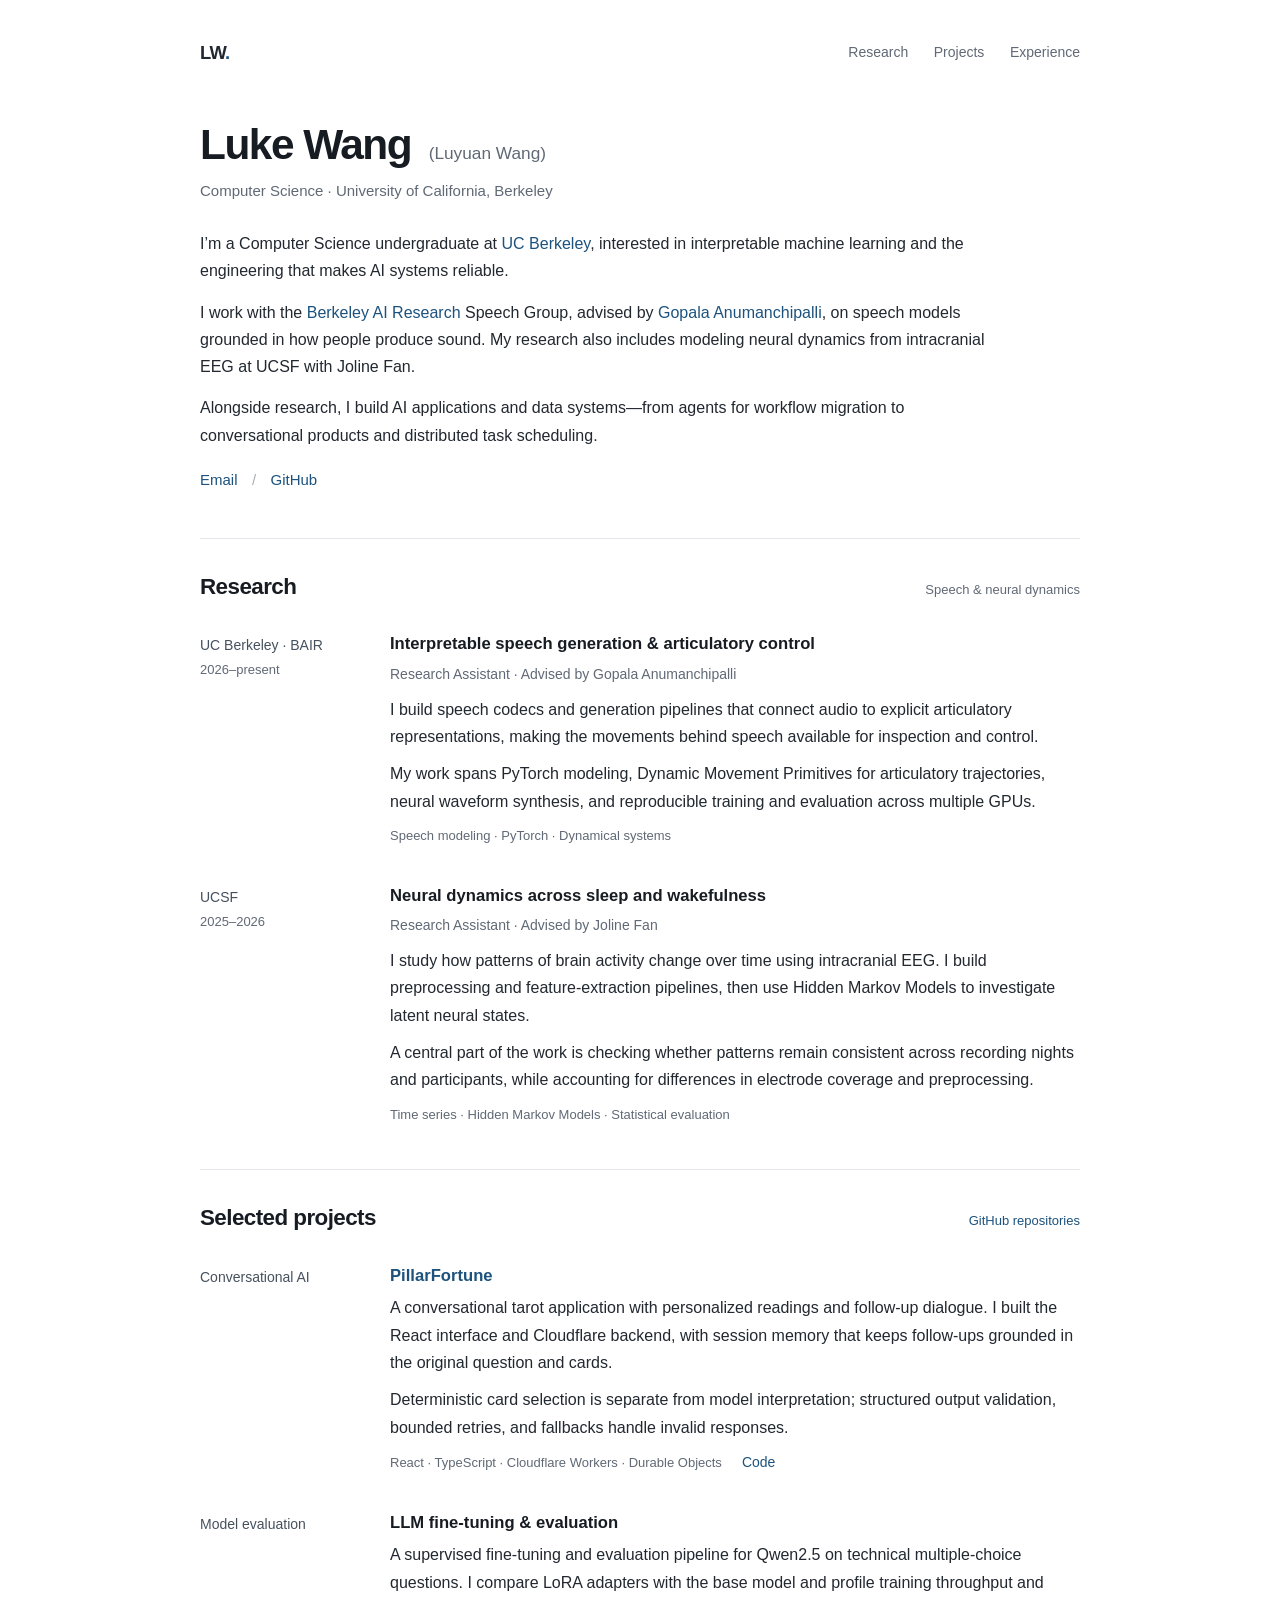
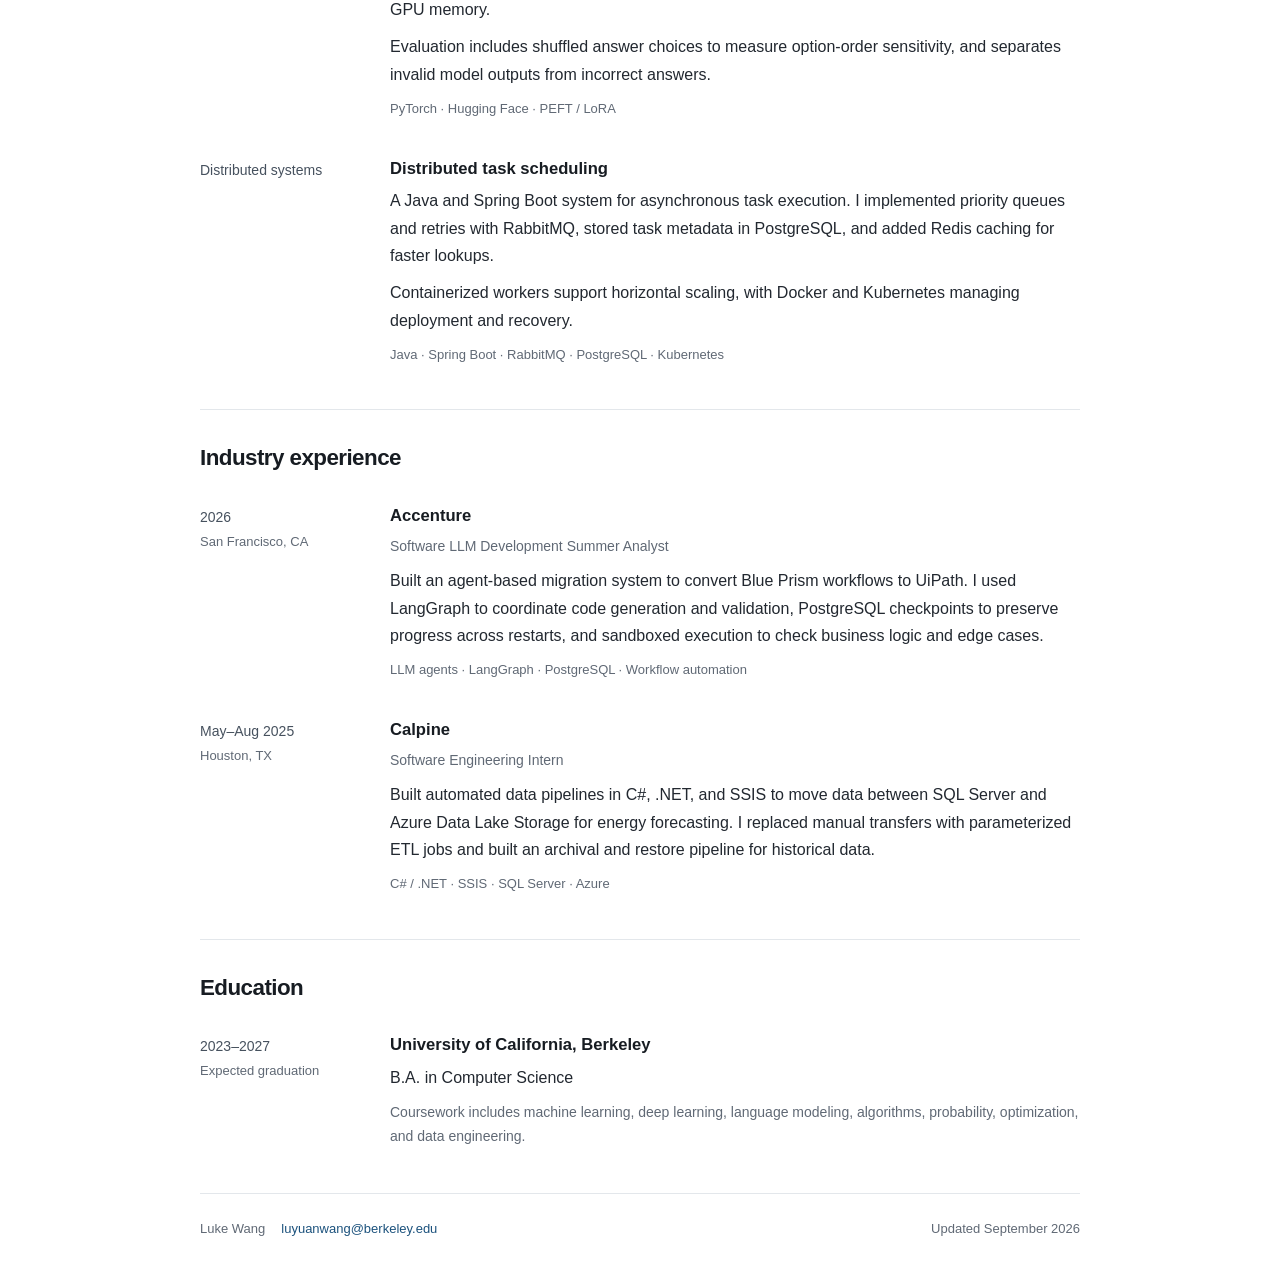
==== index.html @ 6f3edf1d "Build personal research and engineering website" ====
<!doctype html>
<html lang="en">
  <head>
    <meta charset="utf-8">
    <meta name="viewport" content="width=device-width, initial-scale=1">
    <meta name="color-scheme" content="light">
    <meta name="description" content="Luke (Luyuan) Wang is a Computer Science undergraduate at UC Berkeley working on interpretable speech models, neural time series, and reliable AI systems.">
    <meta name="theme-color" content="#ffffff">
    <meta property="og:type" content="website">
    <meta property="og:title" content="Luke Wang · UC Berkeley">
    <meta property="og:description" content="Research in speech and neural time series. Projects in conversational AI, model evaluation, and distributed systems.">
    <meta property="og:url" content="https://lukewangw.github.io/">
    <link rel="canonical" href="https://lukewangw.github.io/">
    <link rel="icon" type="image/svg+xml" href="data:image/svg+xml,%3Csvg xmlns='http://www.w3.org/2000/svg' viewBox='0 0 48 48'%3E%3Crect width='48' height='48' rx='10' fill='%231c527d'/%3E%3Cpath d='M14 12v24h21v-5H19V12z' fill='white'/%3E%3C/svg%3E">
    <link rel="stylesheet" href="styles.css">
    <title>Luke Wang · UC Berkeley</title>
  </head>
  <body>
    <a class="skip-link" href="#main">Skip to content</a>
    <div class="page">
      <header class="site-header">
        <a class="wordmark" href="#about" aria-label="Luke Wang, about">LW<span aria-hidden="true">.</span></a>
        <nav aria-label="Main navigation">
          <a href="#research">Research</a>
          <a href="#projects">Projects</a>
          <a href="#experience">Experience</a>
        </nav>
      </header>

      <main id="main">
        <section class="intro" id="about" aria-labelledby="name">
          <h1 id="name">Luke Wang <span>(Luyuan Wang)</span></h1>
          <p class="affiliation">Computer Science · University of California, Berkeley</p>
          <div class="bio">
            <p>I’m a Computer Science undergraduate at <a href="https://www.berkeley.edu/">UC Berkeley</a>, interested in interpretable machine learning and the engineering that makes AI systems reliable.</p>
            <p>I work with the <a href="https://bair.berkeley.edu/">Berkeley AI Research</a> Speech Group, advised by <a href="https://people.eecs.berkeley.edu/~gopala/">Gopala Anumanchipalli</a>, on speech models grounded in how people produce sound. My research also includes modeling neural dynamics from intracranial EEG at UCSF with Joline Fan.</p>
            <p>Alongside research, I build AI applications and data systems—from agents for workflow migration to conversational products and distributed task scheduling.</p>
          </div>
          <ul class="contact-links" aria-label="Contact and profiles">
            <li><a href="mailto:luyuanwang@berkeley.edu">Email</a></li>
            <li><a href="https://github.com/Lukewangw">GitHub</a></li>
          </ul>
        </section>

        <section class="section" id="research" aria-labelledby="research-heading">
          <div class="section-heading">
            <h2 id="research-heading">Research</h2>
            <span class="section-note">Speech &amp; neural dynamics</span>
          </div>

          <article class="entry research-entry">
            <div class="entry-meta"><span>UC Berkeley · BAIR</span><span>2026–present</span></div>
            <div class="entry-body">
              <h3>Interpretable speech generation &amp; articulatory control</h3>
              <p class="role">Research Assistant · Advised by Gopala Anumanchipalli</p>
              <p>I build speech codecs and generation pipelines that connect audio to explicit articulatory representations, making the movements behind speech available for inspection and control.</p>
              <p>My work spans PyTorch modeling, Dynamic Movement Primitives for articulatory trajectories, neural waveform synthesis, and reproducible training and evaluation across multiple GPUs.</p>
              <p class="technologies">Speech modeling · PyTorch · Dynamical systems</p>
            </div>
          </article>

          <article class="entry research-entry">
            <div class="entry-meta"><span>UCSF</span><span>2025–2026</span></div>
            <div class="entry-body">
              <h3>Neural dynamics across sleep and wakefulness</h3>
              <p class="role">Research Assistant · Advised by Joline Fan</p>
              <p>I study how patterns of brain activity change over time using intracranial EEG. I build preprocessing and feature-extraction pipelines, then use Hidden Markov Models to investigate latent neural states.</p>
              <p>A central part of the work is checking whether patterns remain consistent across recording nights and participants, while accounting for differences in electrode coverage and preprocessing.</p>
              <p class="technologies">Time series · Hidden Markov Models · Statistical evaluation</p>
            </div>
          </article>
        </section>

        <section class="section" id="projects" aria-labelledby="projects-heading">
          <div class="section-heading">
            <h2 id="projects-heading">Selected projects</h2>
            <a class="section-note" href="https://github.com/Lukewangw?tab=repositories">GitHub repositories</a>
          </div>

          <article class="entry project-entry">
            <div class="entry-meta"><span>Conversational AI</span></div>
            <div class="entry-body">
              <h3><a href="https://github.com/Lukewangw/PillarFortune">PillarFortune</a></h3>
              <p>A conversational tarot application with personalized readings and follow-up dialogue. I built the React interface and Cloudflare backend, with session memory that keeps follow-ups grounded in the original question and cards.</p>
              <p>Deterministic card selection is separate from model interpretation; structured output validation, bounded retries, and fallbacks handle invalid responses.</p>
              <div class="entry-footer"><p class="technologies">React · TypeScript · Cloudflare Workers · Durable Objects</p><a class="project-link" href="https://github.com/Lukewangw/PillarFortune" aria-label="PillarFortune source code on GitHub">Code</a></div>
            </div>
          </article>

          <article class="entry project-entry">
            <div class="entry-meta"><span>Model evaluation</span></div>
            <div class="entry-body">
              <h3>LLM fine-tuning &amp; evaluation</h3>
              <p>A supervised fine-tuning and evaluation pipeline for Qwen2.5 on technical multiple-choice questions. I compare LoRA adapters with the base model and profile training throughput and GPU memory.</p>
              <p>Evaluation includes shuffled answer choices to measure option-order sensitivity, and separates invalid model outputs from incorrect answers.</p>
              <p class="technologies">PyTorch · Hugging Face · PEFT / LoRA</p>
            </div>
          </article>

          <article class="entry project-entry">
            <div class="entry-meta"><span>Distributed systems</span></div>
            <div class="entry-body">
              <h3>Distributed task scheduling</h3>
              <p>A Java and Spring Boot system for asynchronous task execution. I implemented priority queues and retries with RabbitMQ, stored task metadata in PostgreSQL, and added Redis caching for faster lookups.</p>
              <p>Containerized workers support horizontal scaling, with Docker and Kubernetes managing deployment and recovery.</p>
              <p class="technologies">Java · Spring Boot · RabbitMQ · PostgreSQL · Kubernetes</p>
            </div>
          </article>
        </section>

        <section class="section" id="experience" aria-labelledby="experience-heading">
          <div class="section-heading"><h2 id="experience-heading">Industry experience</h2></div>

          <article class="entry experience-entry">
            <div class="entry-meta"><span>2026</span><span>San Francisco, CA</span></div>
            <div class="entry-body">
              <h3>Accenture</h3>
              <p class="role">Software LLM Development Summer Analyst</p>
              <p>Built an agent-based migration system to convert Blue Prism workflows to UiPath. I used LangGraph to coordinate code generation and validation, PostgreSQL checkpoints to preserve progress across restarts, and sandboxed execution to check business logic and edge cases.</p>
              <p class="technologies">LLM agents · LangGraph · PostgreSQL · Workflow automation</p>
            </div>
          </article>

          <article class="entry experience-entry">
            <div class="entry-meta"><span>May–Aug 2025</span><span>Houston, TX</span></div>
            <div class="entry-body">
              <h3>Calpine</h3>
              <p class="role">Software Engineering Intern</p>
              <p>Built automated data pipelines in C#, .NET, and SSIS to move data between SQL Server and Azure Data Lake Storage for energy forecasting. I replaced manual transfers with parameterized ETL jobs and built an archival and restore pipeline for historical data.</p>
              <p class="technologies">C# / .NET · SSIS · SQL Server · Azure</p>
            </div>
          </article>
        </section>

        <section class="section education" id="education" aria-labelledby="education-heading">
          <div class="section-heading"><h2 id="education-heading">Education</h2></div>
          <div class="entry">
            <div class="entry-meta"><span>2023–2027</span><span>Expected graduation</span></div>
            <div class="entry-body">
              <h3>University of California, Berkeley</h3>
              <p>B.A. in Computer Science</p>
              <p class="coursework">Coursework includes machine learning, deep learning, language modeling, algorithms, probability, optimization, and data engineering.</p>
            </div>
          </div>
        </section>
      </main>

      <footer class="site-footer">
        <span>Luke Wang</span>
        <a href="mailto:luyuanwang@berkeley.edu">luyuanwang@berkeley.edu</a>
        <span class="updated">Updated September 2026</span>
      </footer>
    </div>
  </body>
</html>
---- styles.css ----
:root {
  --ink: #222830;
  --muted: #606975;
  --link: #1c527d;
  --line: #e3e7eb;
  --paper: #fff;
  font-family: -apple-system, BlinkMacSystemFont, "Segoe UI", Roboto, Helvetica, Arial, sans-serif;
  color: var(--ink);
  background: var(--paper);
  font-size: 100%;
  font-synthesis: none;
  text-rendering: optimizeLegibility;
  -webkit-font-smoothing: antialiased;
}

* { box-sizing: border-box; }
html { scroll-behavior: smooth; scroll-padding-top: 2rem; }
body { margin: 0; line-height: 1.7; }
a { color: var(--link); text-decoration: none; text-underline-offset: .2em; }
a:hover { text-decoration: underline; }
a:focus-visible { outline: 2px solid var(--link); outline-offset: 5px; border-radius: 2px; }
p { margin: 0 0 .8rem; }
p:last-child { margin-bottom: 0; }
h1, h2, h3 { color: #171c22; }
.page { width: min(100% - 3rem, 880px); margin-inline: auto; }
.site-header { display: flex; align-items: center; justify-content: space-between; gap: 1.5rem; padding-block: 2.3rem 3.1rem; }
.wordmark { font-size: 1.15rem; font-weight: 650; letter-spacing: -.04em; color: var(--ink); }
.wordmark span { color: var(--link); }
.wordmark:hover { text-decoration: none; }
nav { display: flex; flex-wrap: wrap; gap: 1.6rem; font-size: .875rem; }
nav a { color: var(--muted); }
nav a:hover { color: var(--link); }
.intro { padding-bottom: 2.8rem; }
h1 { font-size: clamp(2rem, 5.5vw, 2.65rem); line-height: 1.25; letter-spacing: -.035em; font-weight: 600; margin: 0 0 .45rem; }
h1 span { font-size: 1.08rem; letter-spacing: 0; font-weight: 400; color: var(--muted); white-space: nowrap; display: inline-block; margin-left: .45rem; }
.affiliation { color: var(--muted); font-size: .9375rem; margin-bottom: 1.65rem; }
.bio { max-width: 790px; }
.bio p { margin-bottom: .9rem; }
.contact-links { display: flex; gap: 0; list-style: none; padding: 0; margin: 1.15rem 0 0; font-size: .9375rem; }
.contact-links li + li::before { content: "/"; color: #a6aeb6; margin-inline: .9rem; }
.section { padding-block: 2rem .4rem; border-top: 1px solid var(--line); }
.section-heading { display: flex; align-items: baseline; justify-content: space-between; flex-wrap: wrap; gap: .3rem 1.5rem; margin-bottom: 1.9rem; }
h2 { font-size: 1.4rem; font-weight: 600; letter-spacing: -.025em; line-height: 1.4; margin: 0; }
.section-note { color: var(--muted); font-size: .8125rem; }
a.section-note { color: var(--link); }
.entry { display: grid; grid-template-columns: 158px minmax(0, 1fr); gap: 2rem; margin-bottom: 2.25rem; }
.entry-meta { display: flex; flex-direction: column; align-items: flex-start; gap: .12rem; color: var(--muted); font-size: .8125rem; line-height: 1.65; padding-top: .12rem; }
.entry-meta span:first-child { color: #46515e; font-size: .875rem; }
h3 { font-size: 1.04rem; line-height: 1.5; font-weight: 600; margin: 0 0 .35rem; }
.entry-body p { margin-bottom: .65rem; }
.entry-body p:last-child { margin-bottom: 0; }
.role { color: var(--muted); font-size: .875rem; line-height: 1.6; margin-bottom: .65rem; }
.technologies { color: var(--muted); font-size: .8125rem; line-height: 1.75; }
.entry-footer { display: flex; align-items: baseline; flex-wrap: wrap; gap: .2rem 1.25rem; }
.entry-footer .technologies { margin: 0; }
.project-link { font-size: .875rem; }
.coursework { color: var(--muted); font-size: .875rem; }
.education { padding-bottom: .5rem; }
.site-footer { border-top: 1px solid var(--line); padding-block: 1.5rem 2.5rem; display: flex; flex-wrap: wrap; align-items: baseline; gap: .3rem 1rem; color: var(--muted); font-size: .8125rem; }
.updated { margin-left: auto; }
.skip-link { position: absolute; left: 1rem; top: -5rem; padding: .5rem 1rem; background: #fff; border: 1px solid var(--link); z-index: 10; }
.skip-link:focus { top: 1rem; }

@media (max-width: 650px) {
  .page { width: min(100% - 2.5rem, 880px); }
  .site-header { padding-block: 1.4rem 2.2rem; }
  nav { gap: 1.1rem; font-size: .875rem; }
  h1 span { display: block; margin: .45rem 0 0; font-size: 1rem; }
  .affiliation { margin-top: .9rem; font-size: .875rem; }
  .intro { padding-bottom: 2rem; }
  .section { padding-top: 1.65rem; }
  .section-heading { margin-bottom: 1.5rem; }
  .entry { grid-template-columns: minmax(0, 1fr); gap: .45rem; margin-bottom: 2rem; }
  .entry-meta { flex-direction: row; flex-wrap: wrap; gap: .15rem .75rem; padding: 0; }
  .entry-meta span + span::before { content: "·"; margin-right: .75rem; }
  .entry-meta span:first-child { font-size: .8125rem; }
  .section-note { font-size: .8125rem; }
  .site-footer { display: grid; grid-template-columns: minmax(0, 1fr); padding-block: 1.3rem 2rem; }
  .updated { margin-left: 0; }
}

@media (prefers-reduced-motion: reduce) {
  html { scroll-behavior: auto; }
}

@media print {
  .page { width: 100%; }
  .site-header, .skip-link { display: none; }
  .intro { padding-top: 0; }
  .entry { break-inside: avoid; }
  a { color: inherit; }
  body { font-size: 10pt; }
  .section { padding-top: 1rem; }
  .entry { margin-bottom: 1rem; }
}
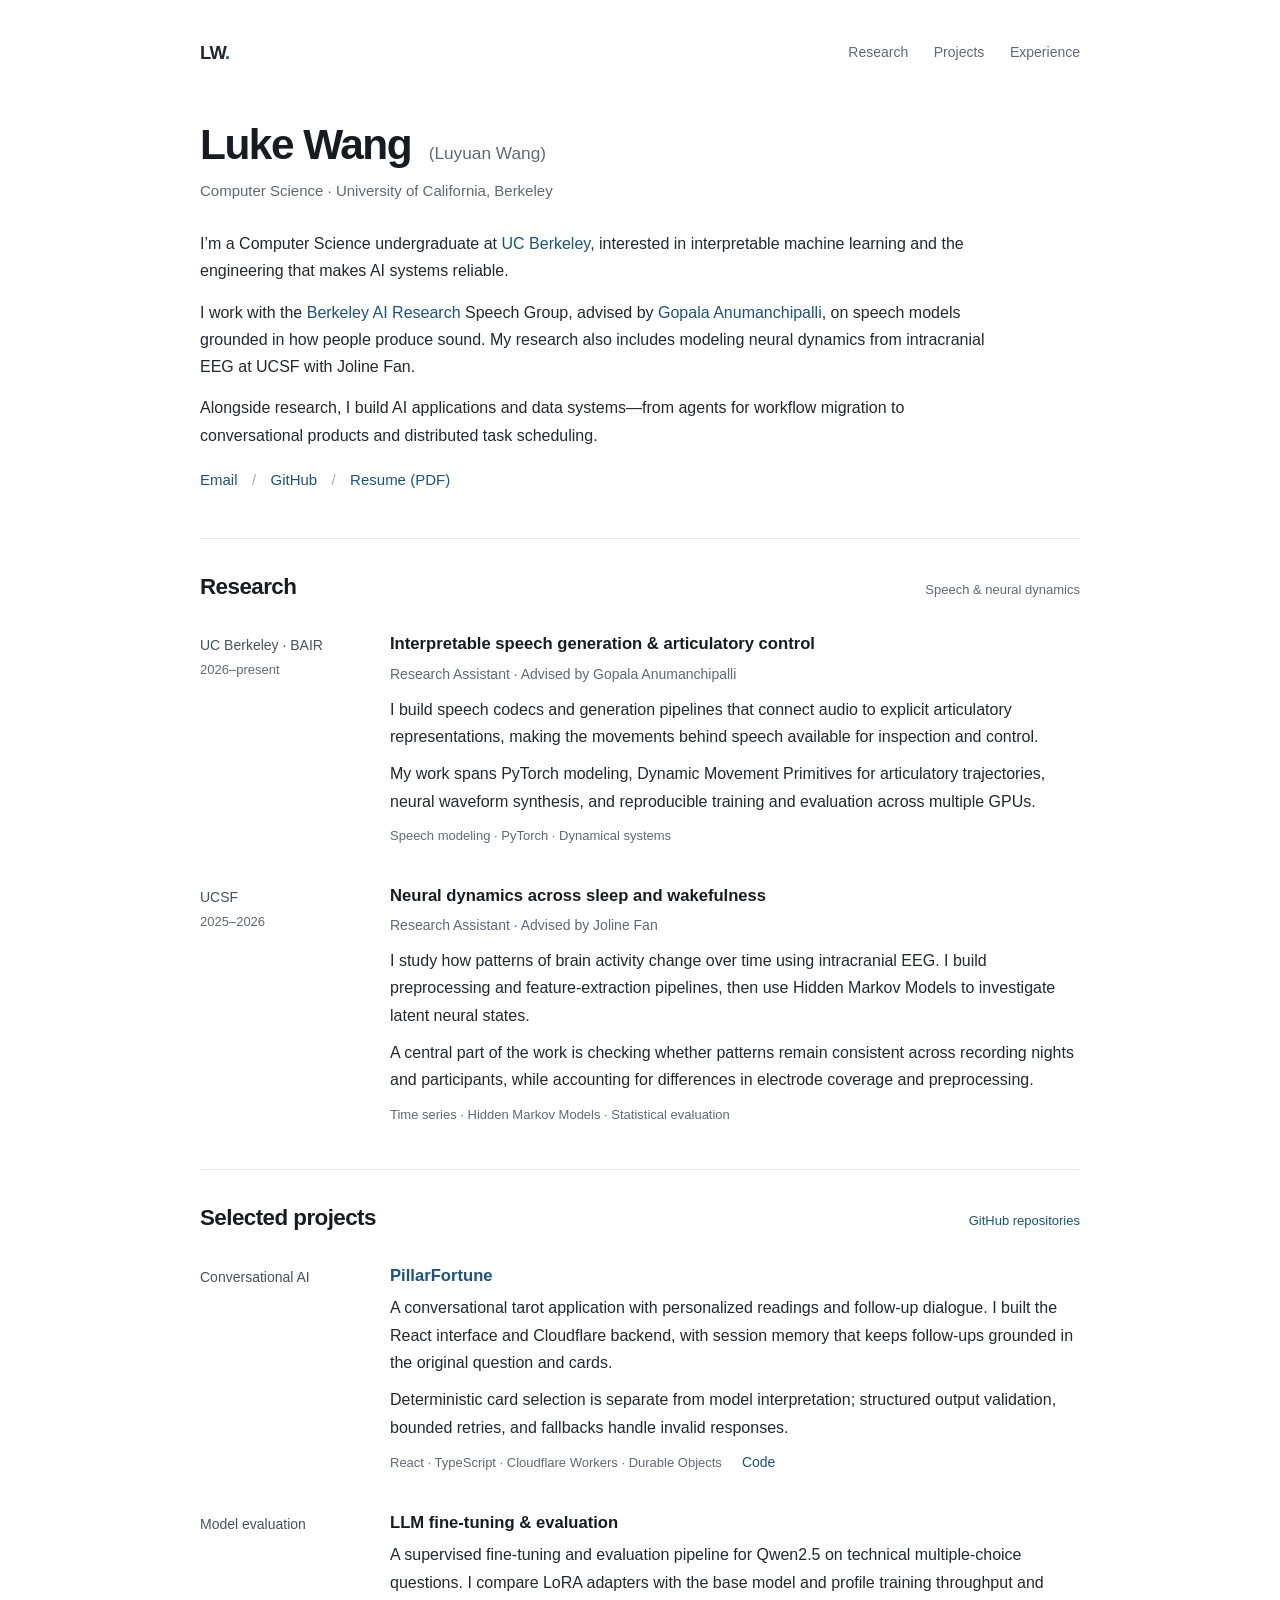
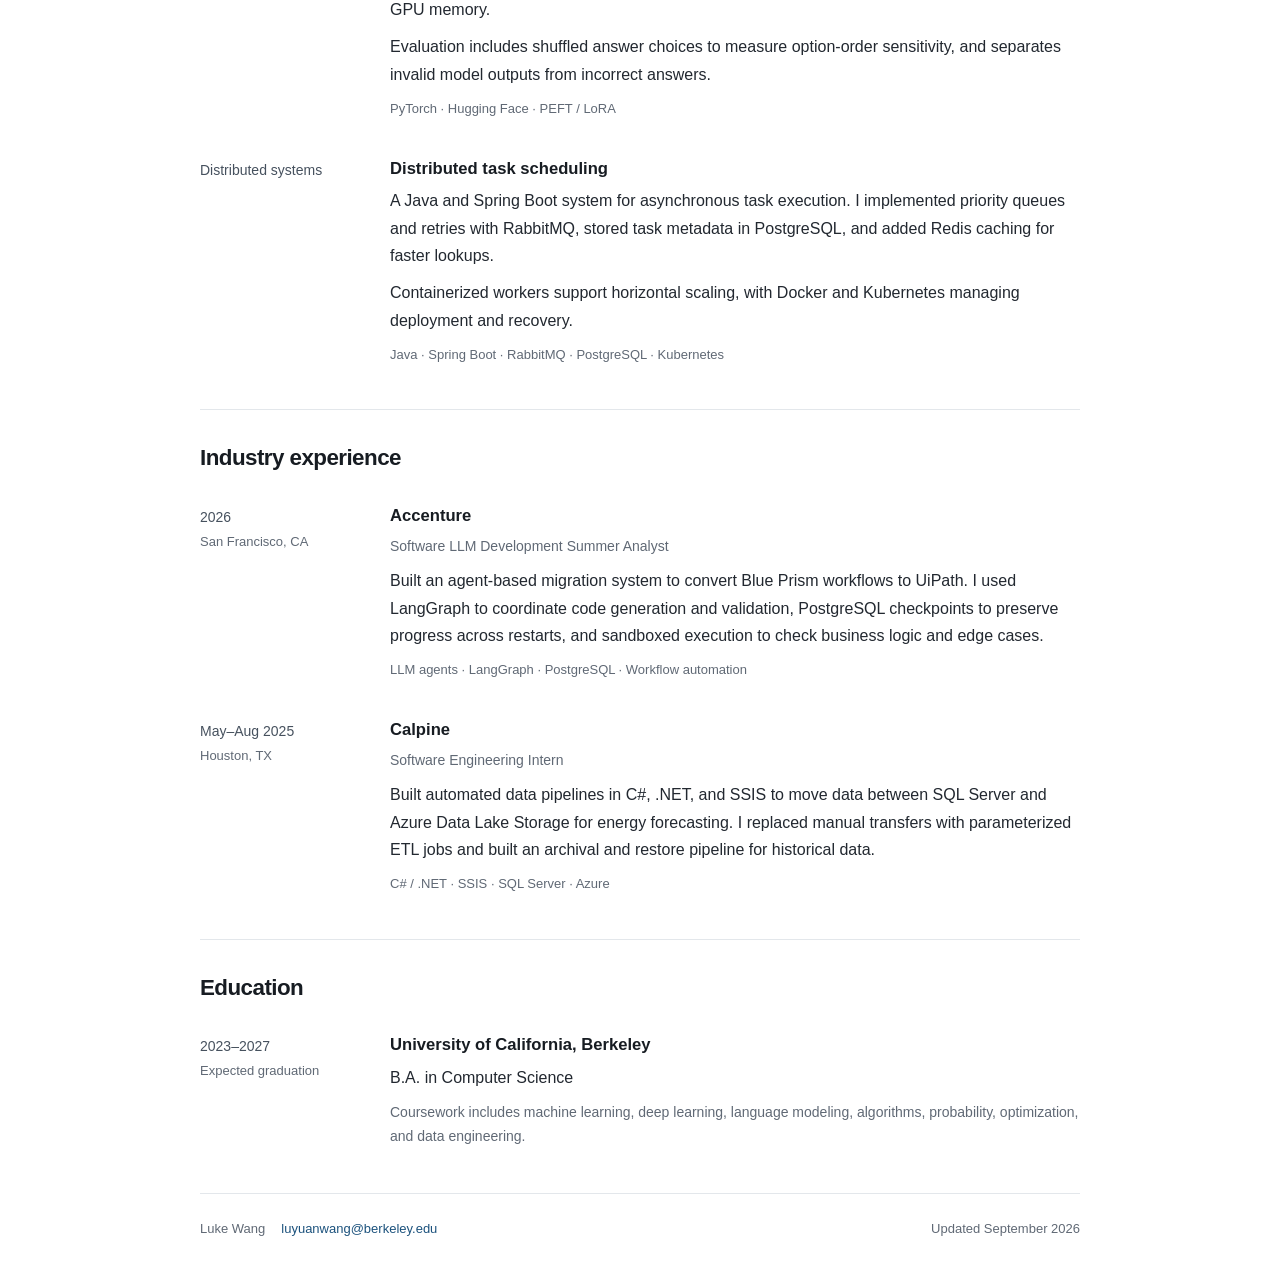
==== commit 69567e8e: "Add downloadable resume to personal website" ====
--- a/index.html
+++ b/index.html
@@ -39,6 +39,7 @@
           <ul class="contact-links" aria-label="Contact and profiles">
             <li><a href="mailto:luyuanwang@berkeley.edu">Email</a></li>
             <li><a href="https://github.com/Lukewangw">GitHub</a></li>
+            <li><a href="LukeWang.pdf" type="application/pdf" target="_blank" rel="noopener" aria-label="Resume (PDF, opens in a new tab)">Resume (PDF)</a></li>
           </ul>
         </section>
 
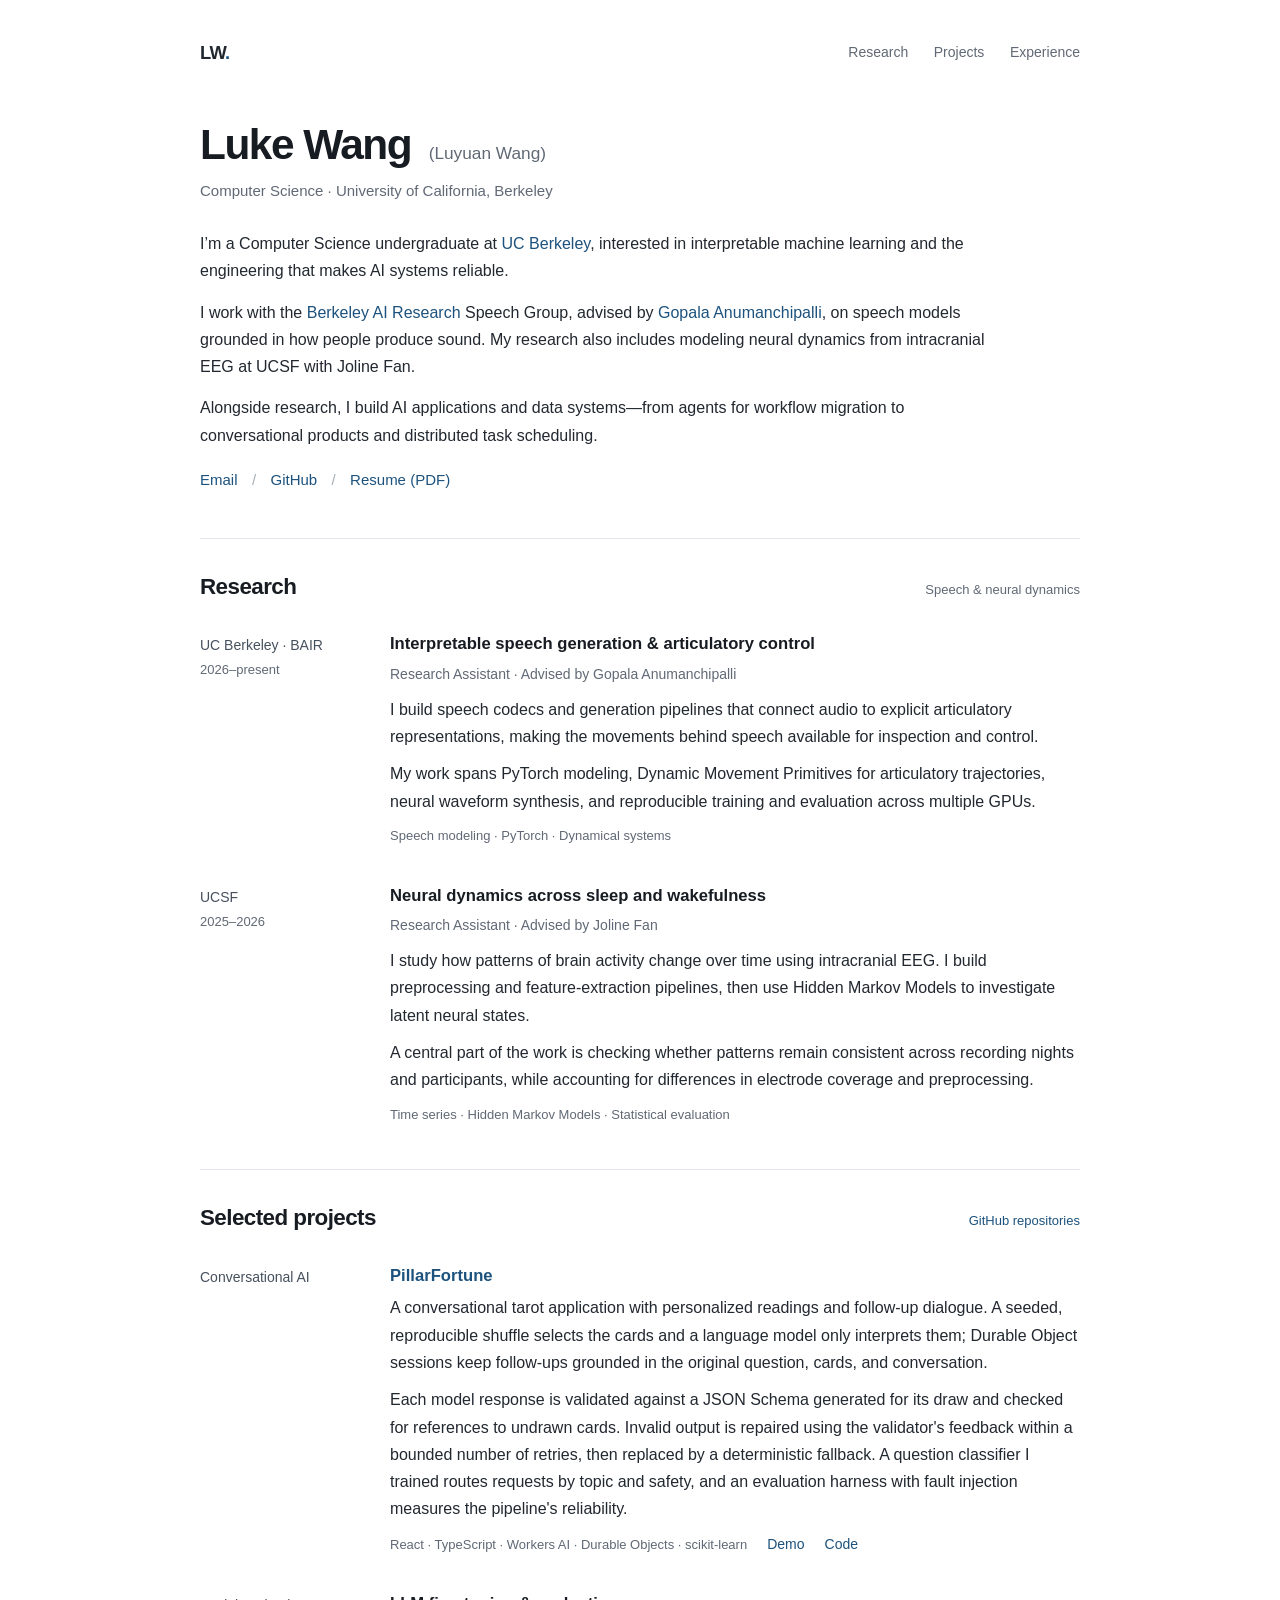
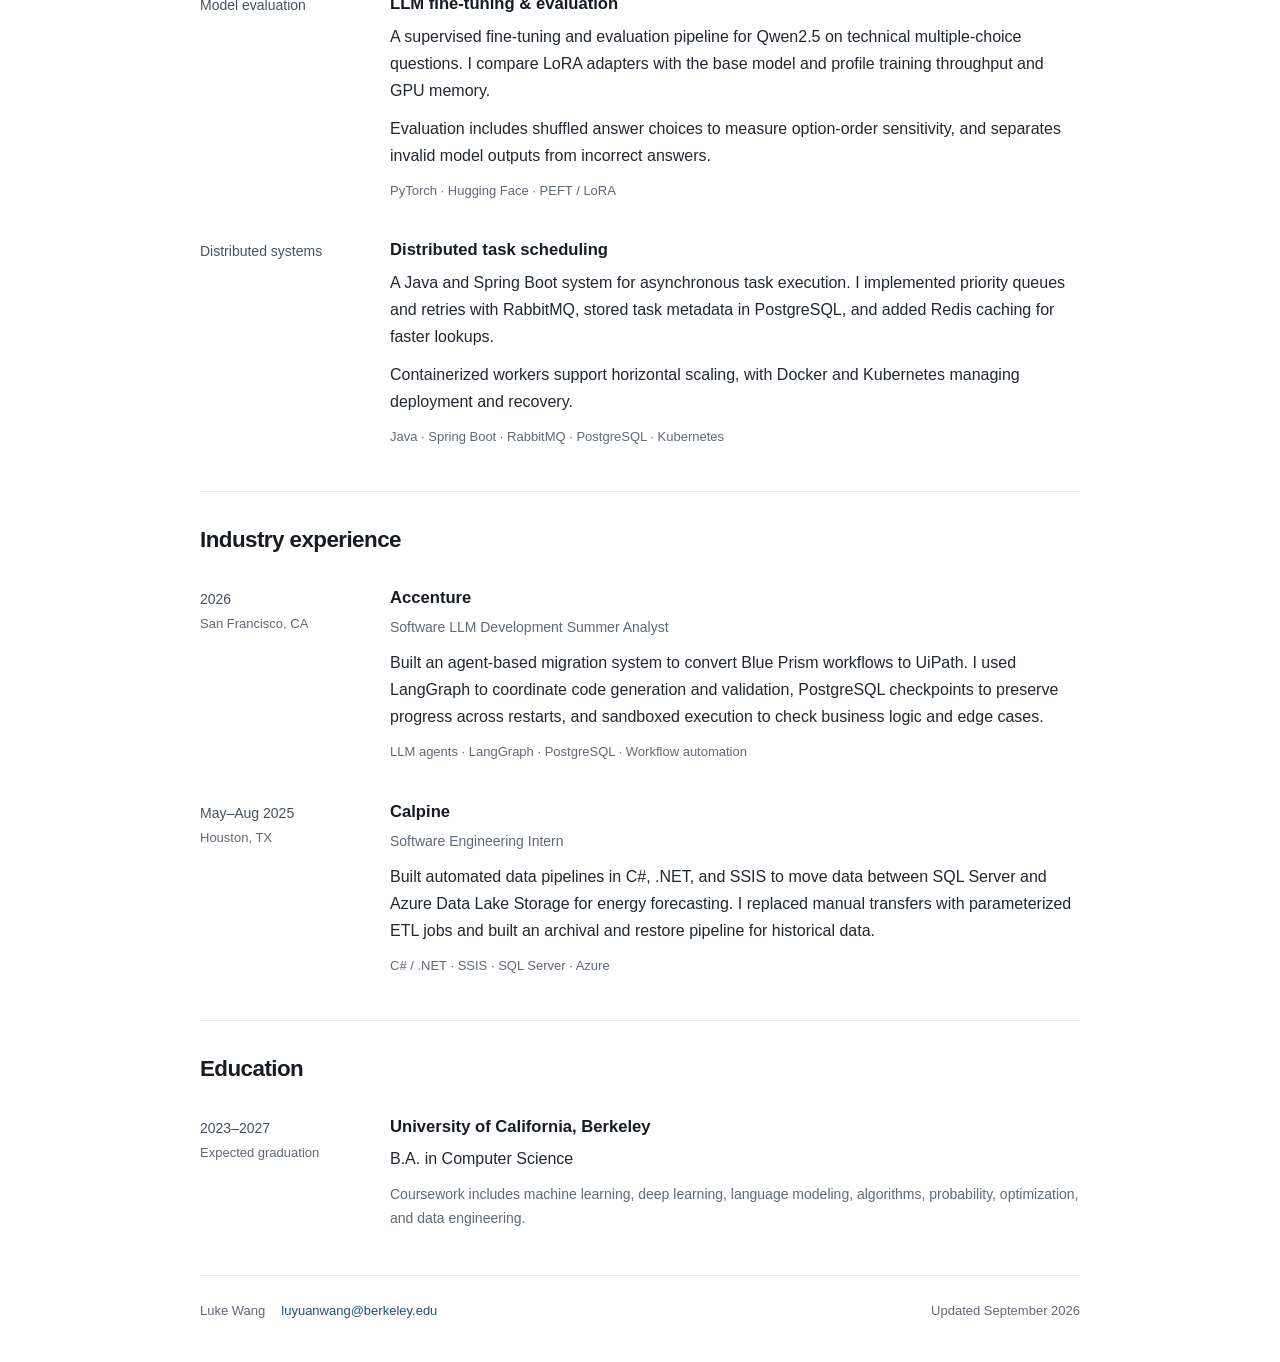
==== commit 535b130f: "Link the PillarFortune demo and describe its current pipeline The project entry now links the live d" ====
--- a/index.html
+++ b/index.html
@@ -82,9 +82,9 @@
             <div class="entry-meta"><span>Conversational AI</span></div>
             <div class="entry-body">
               <h3><a href="https://github.com/Lukewangw/PillarFortune">PillarFortune</a></h3>
-              <p>A conversational tarot application with personalized readings and follow-up dialogue. I built the React interface and Cloudflare backend, with session memory that keeps follow-ups grounded in the original question and cards.</p>
-              <p>Deterministic card selection is separate from model interpretation; structured output validation, bounded retries, and fallbacks handle invalid responses.</p>
-              <div class="entry-footer"><p class="technologies">React · TypeScript · Cloudflare Workers · Durable Objects</p><a class="project-link" href="https://github.com/Lukewangw/PillarFortune" aria-label="PillarFortune source code on GitHub">Code</a></div>
+              <p>A conversational tarot application with personalized readings and follow-up dialogue. A seeded, reproducible shuffle selects the cards and a language model only interprets them; Durable Object sessions keep follow-ups grounded in the original question, cards, and conversation.</p>
+              <p>Each model response is validated against a JSON Schema generated for its draw and checked for references to undrawn cards. Invalid output is repaired using the validator's feedback within a bounded number of retries, then replaced by a deterministic fallback. A question classifier I trained routes requests by topic and safety, and an evaluation harness with fault injection measures the pipeline's reliability.</p>
+              <div class="entry-footer"><p class="technologies">React · TypeScript · Workers AI · Durable Objects · scikit&#8209;learn</p><a class="project-link" href="https://lukewangw.github.io/PillarFortune/" aria-label="PillarFortune live demo">Demo</a><a class="project-link" href="https://github.com/Lukewangw/PillarFortune" aria-label="PillarFortune source code on GitHub">Code</a></div>
             </div>
           </article>
 
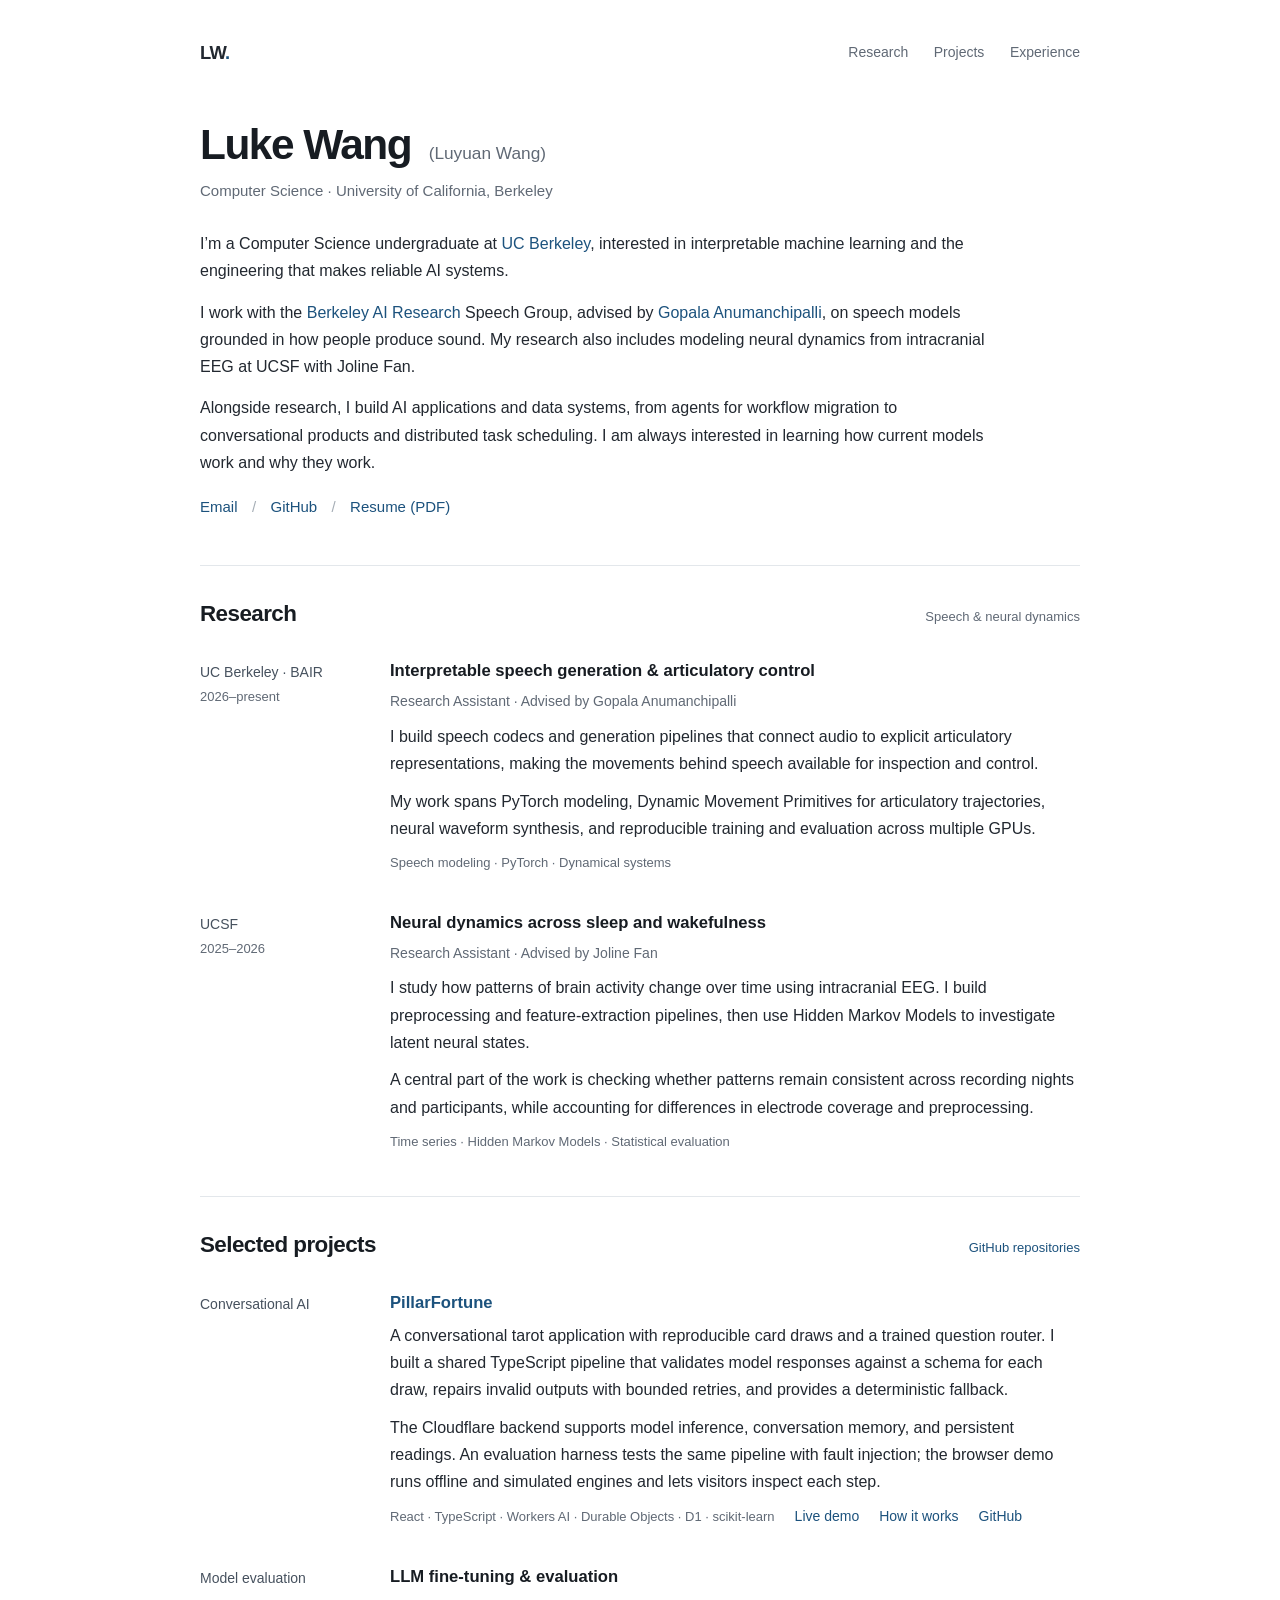
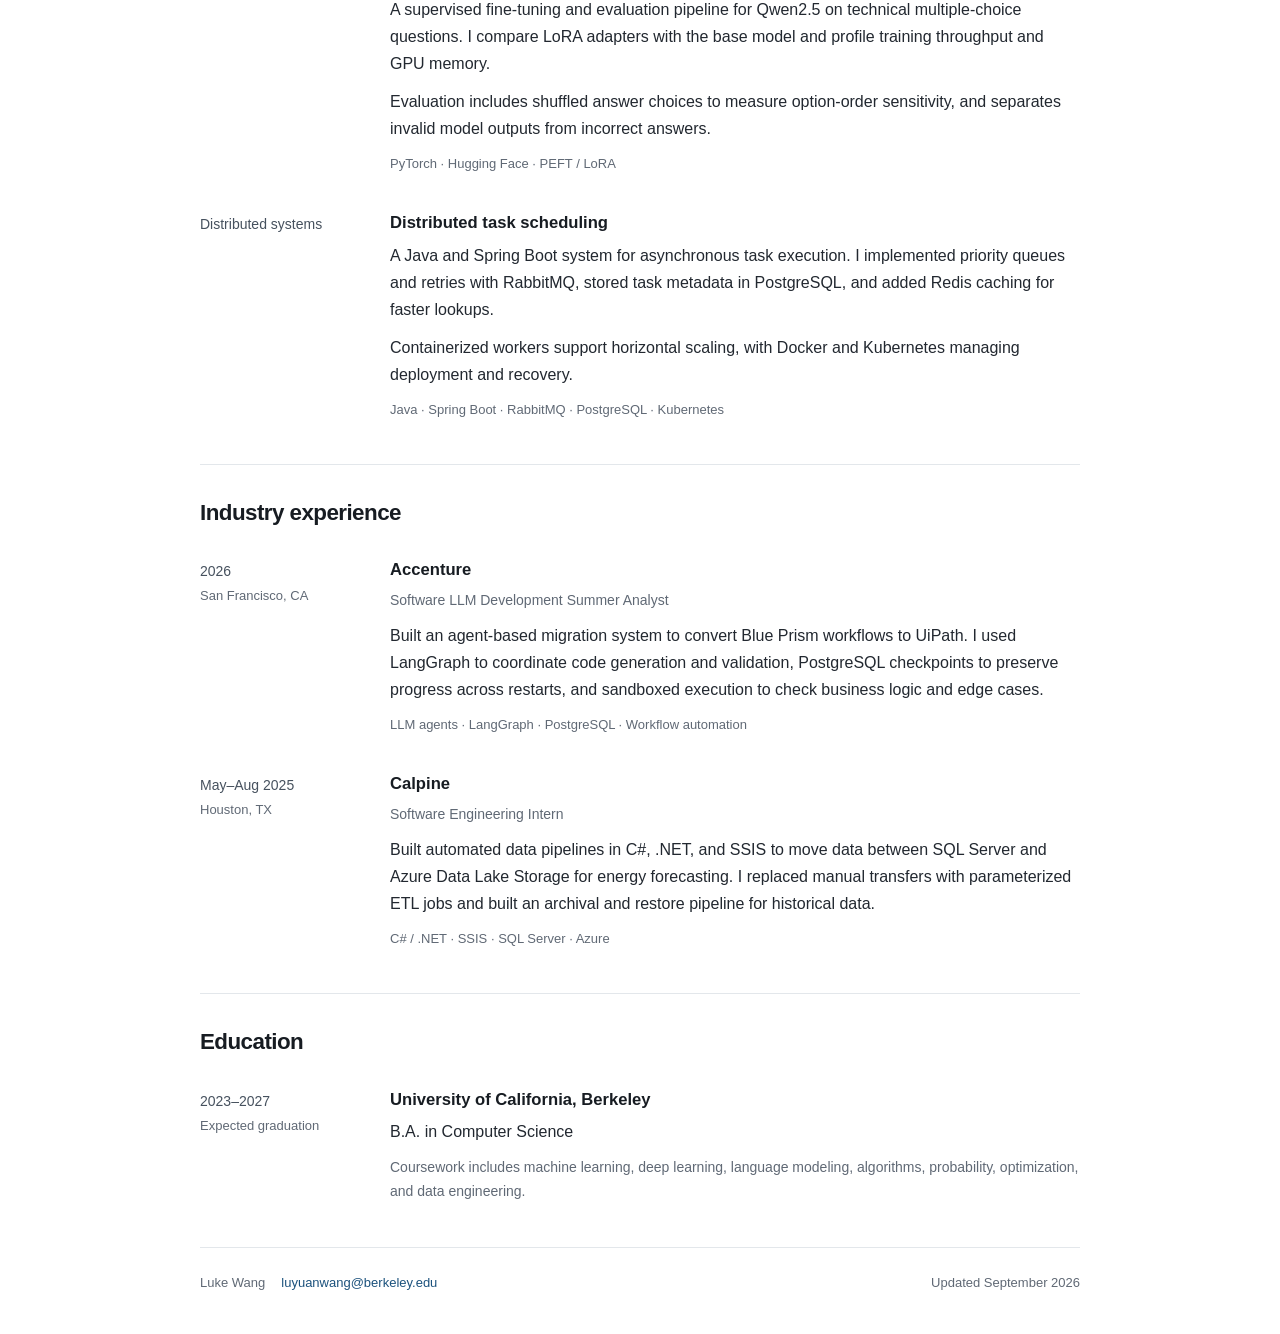
==== commit ed5d1dcb: "Update biography and PillarFortune project links" ====
--- a/index.html
+++ b/index.html
@@ -32,9 +32,9 @@
           <h1 id="name">Luke Wang <span>(Luyuan Wang)</span></h1>
           <p class="affiliation">Computer Science · University of California, Berkeley</p>
           <div class="bio">
-            <p>I’m a Computer Science undergraduate at <a href="https://www.berkeley.edu/">UC Berkeley</a>, interested in interpretable machine learning and the engineering that makes AI systems reliable.</p>
+            <p>I’m a Computer Science undergraduate at <a href="https://www.berkeley.edu/">UC Berkeley</a>, interested in interpretable machine learning and the engineering that makes reliable AI systems.</p>
             <p>I work with the <a href="https://bair.berkeley.edu/">Berkeley AI Research</a> Speech Group, advised by <a href="https://people.eecs.berkeley.edu/~gopala/">Gopala Anumanchipalli</a>, on speech models grounded in how people produce sound. My research also includes modeling neural dynamics from intracranial EEG at UCSF with Joline Fan.</p>
-            <p>Alongside research, I build AI applications and data systems—from agents for workflow migration to conversational products and distributed task scheduling.</p>
+            <p>Alongside research, I build AI applications and data systems, from agents for workflow migration to conversational products and distributed task scheduling. I am always interested in learning how current models work and why they work.</p>
           </div>
           <ul class="contact-links" aria-label="Contact and profiles">
             <li><a href="mailto:luyuanwang@berkeley.edu">Email</a></li>
@@ -81,10 +81,10 @@
           <article class="entry project-entry">
             <div class="entry-meta"><span>Conversational AI</span></div>
             <div class="entry-body">
-              <h3><a href="https://github.com/Lukewangw/PillarFortune">PillarFortune</a></h3>
-              <p>A conversational tarot application with personalized readings and follow-up dialogue. A seeded, reproducible shuffle selects the cards and a language model only interprets them; Durable Object sessions keep follow-ups grounded in the original question, cards, and conversation.</p>
-              <p>Each model response is validated against a JSON Schema generated for its draw and checked for references to undrawn cards. Invalid output is repaired using the validator's feedback within a bounded number of retries, then replaced by a deterministic fallback. A question classifier I trained routes requests by topic and safety, and an evaluation harness with fault injection measures the pipeline's reliability.</p>
-              <div class="entry-footer"><p class="technologies">React · TypeScript · Workers AI · Durable Objects · scikit&#8209;learn</p><a class="project-link" href="https://lukewangw.github.io/PillarFortune/" aria-label="PillarFortune live demo">Demo</a><a class="project-link" href="https://github.com/Lukewangw/PillarFortune" aria-label="PillarFortune source code on GitHub">Code</a></div>
+              <h3><a href="https://lukewangw.github.io/PillarFortune/">PillarFortune</a></h3>
+              <p>A conversational tarot application with reproducible card draws and a trained question router. I built a shared TypeScript pipeline that validates model responses against a schema for each draw, repairs invalid outputs with bounded retries, and provides a deterministic fallback.</p>
+              <p>The Cloudflare backend supports model inference, conversation memory, and persistent readings. An evaluation harness tests the same pipeline with fault injection; the browser demo runs offline and simulated engines and lets visitors inspect each step.</p>
+              <div class="entry-footer"><p class="technologies">React · TypeScript · Workers AI · Durable Objects · D1 · scikit-learn</p><a class="project-link" href="https://lukewangw.github.io/PillarFortune/" aria-label="Open PillarFortune live demo">Live demo</a><a class="project-link" href="https://lukewangw.github.io/PillarFortune/#/lab" aria-label="Explore how PillarFortune works">How it works</a><a class="project-link" href="https://github.com/Lukewangw/PillarFortune/tree/8a91184effc7c064cbeddc97501d446e3e5b01f5" aria-label="PillarFortune demo source code on GitHub">GitHub</a></div>
             </div>
           </article>
 
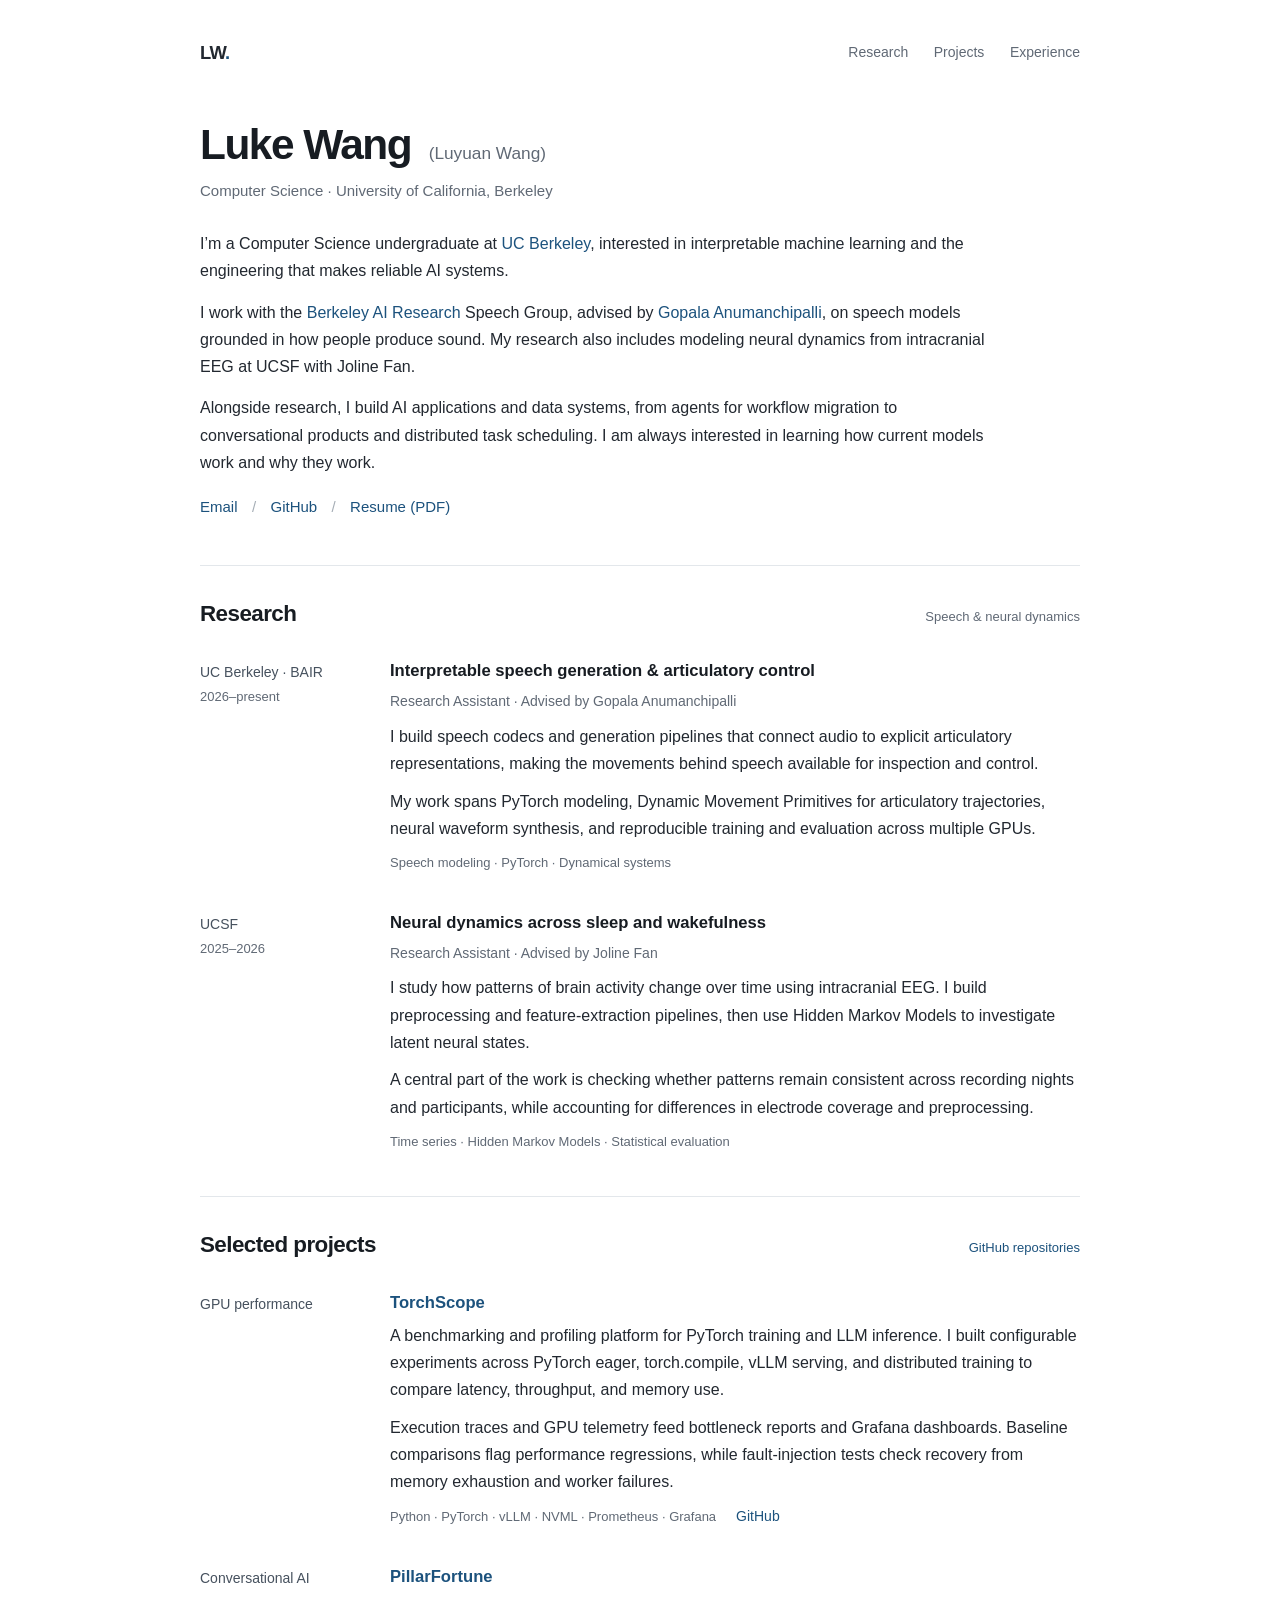
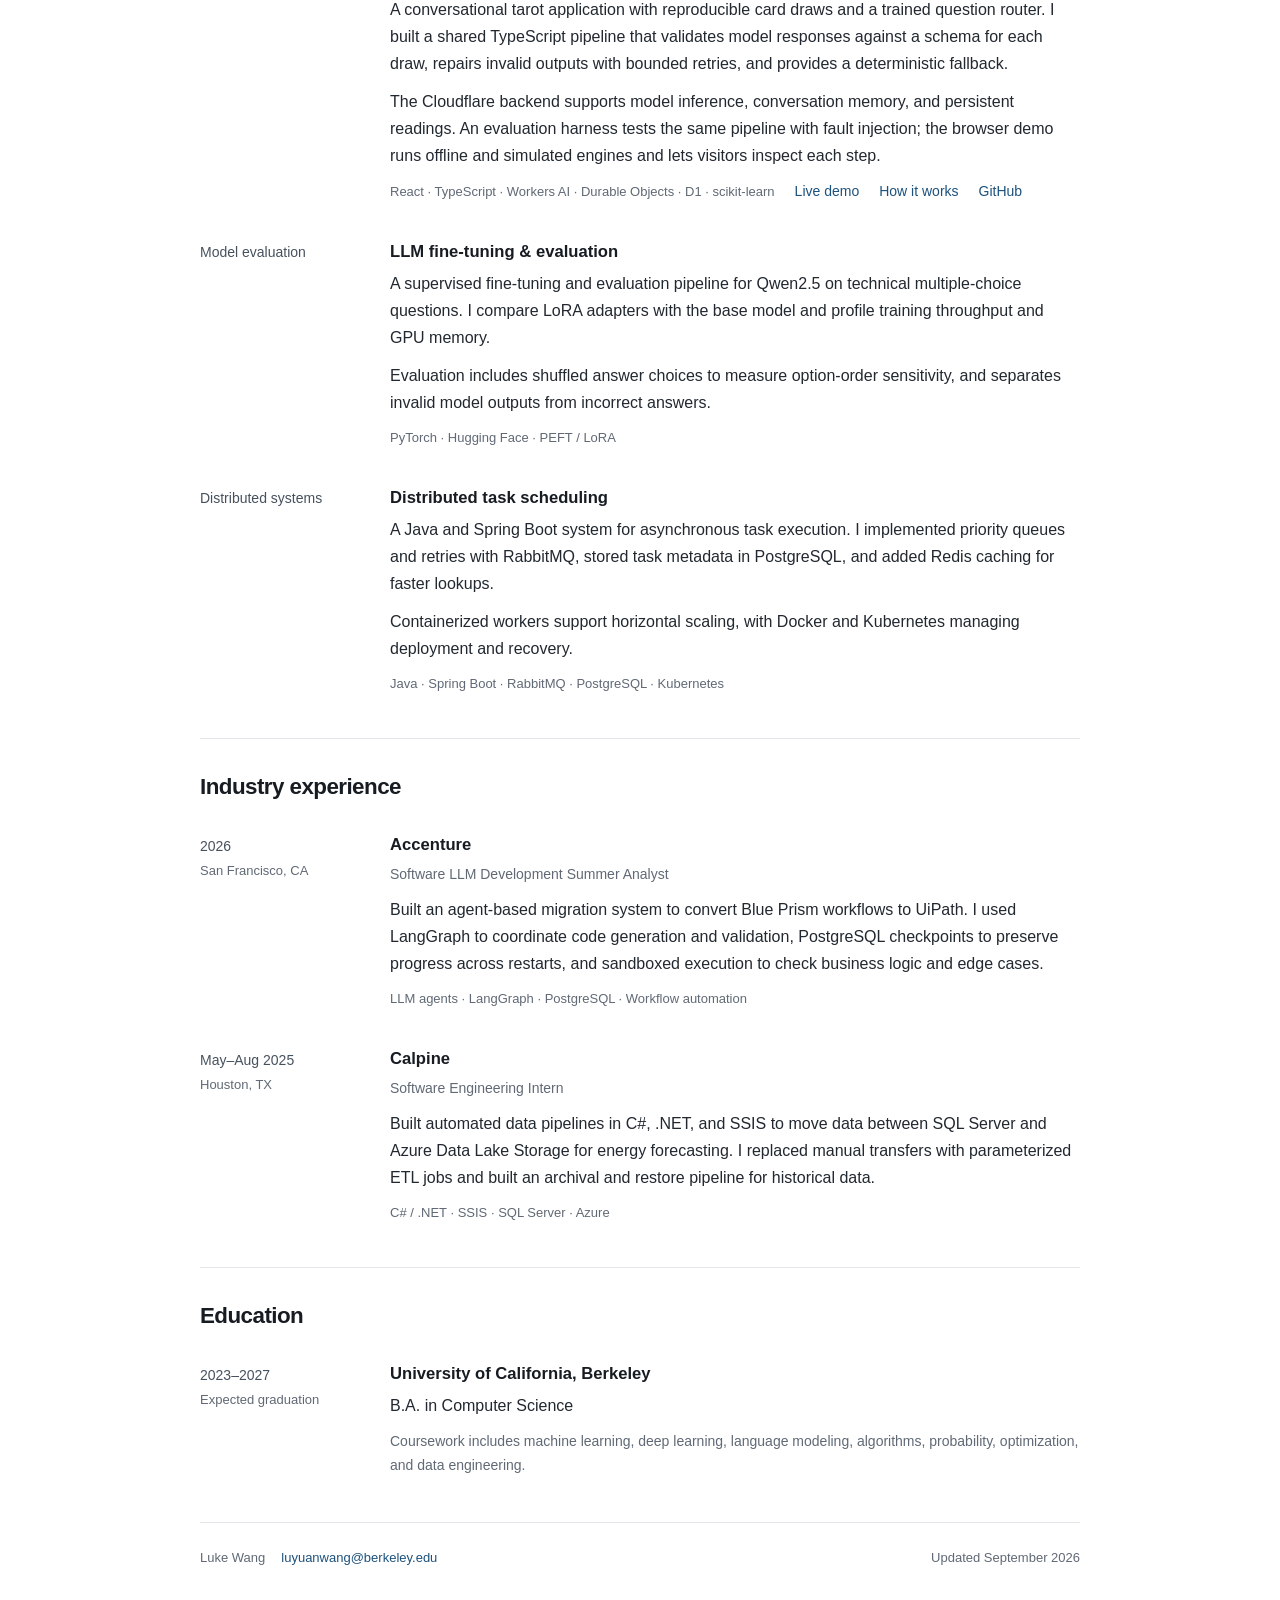
==== commit b1cdfaf9: "Add TorchScope GPU project" ====
--- a/index.html
+++ b/index.html
@@ -79,6 +79,16 @@
           </div>
 
           <article class="entry project-entry">
+            <div class="entry-meta"><span>GPU performance</span></div>
+            <div class="entry-body">
+              <h3><a href="https://github.com/Lukewangw/gpu">TorchScope</a></h3>
+              <p>A benchmarking and profiling platform for PyTorch training and LLM inference. I built configurable experiments across PyTorch eager, torch.compile, vLLM serving, and distributed training to compare latency, throughput, and memory use.</p>
+              <p>Execution traces and GPU telemetry feed bottleneck reports and Grafana dashboards. Baseline comparisons flag performance regressions, while fault-injection tests check recovery from memory exhaustion and worker failures.</p>
+              <div class="entry-footer"><p class="technologies">Python · PyTorch · vLLM · NVML · Prometheus · Grafana</p><a class="project-link" href="https://github.com/Lukewangw/gpu" aria-label="TorchScope source code on GitHub">GitHub</a></div>
+            </div>
+          </article>
+
+          <article class="entry project-entry">
             <div class="entry-meta"><span>Conversational AI</span></div>
             <div class="entry-body">
               <h3><a href="https://lukewangw.github.io/PillarFortune/">PillarFortune</a></h3>
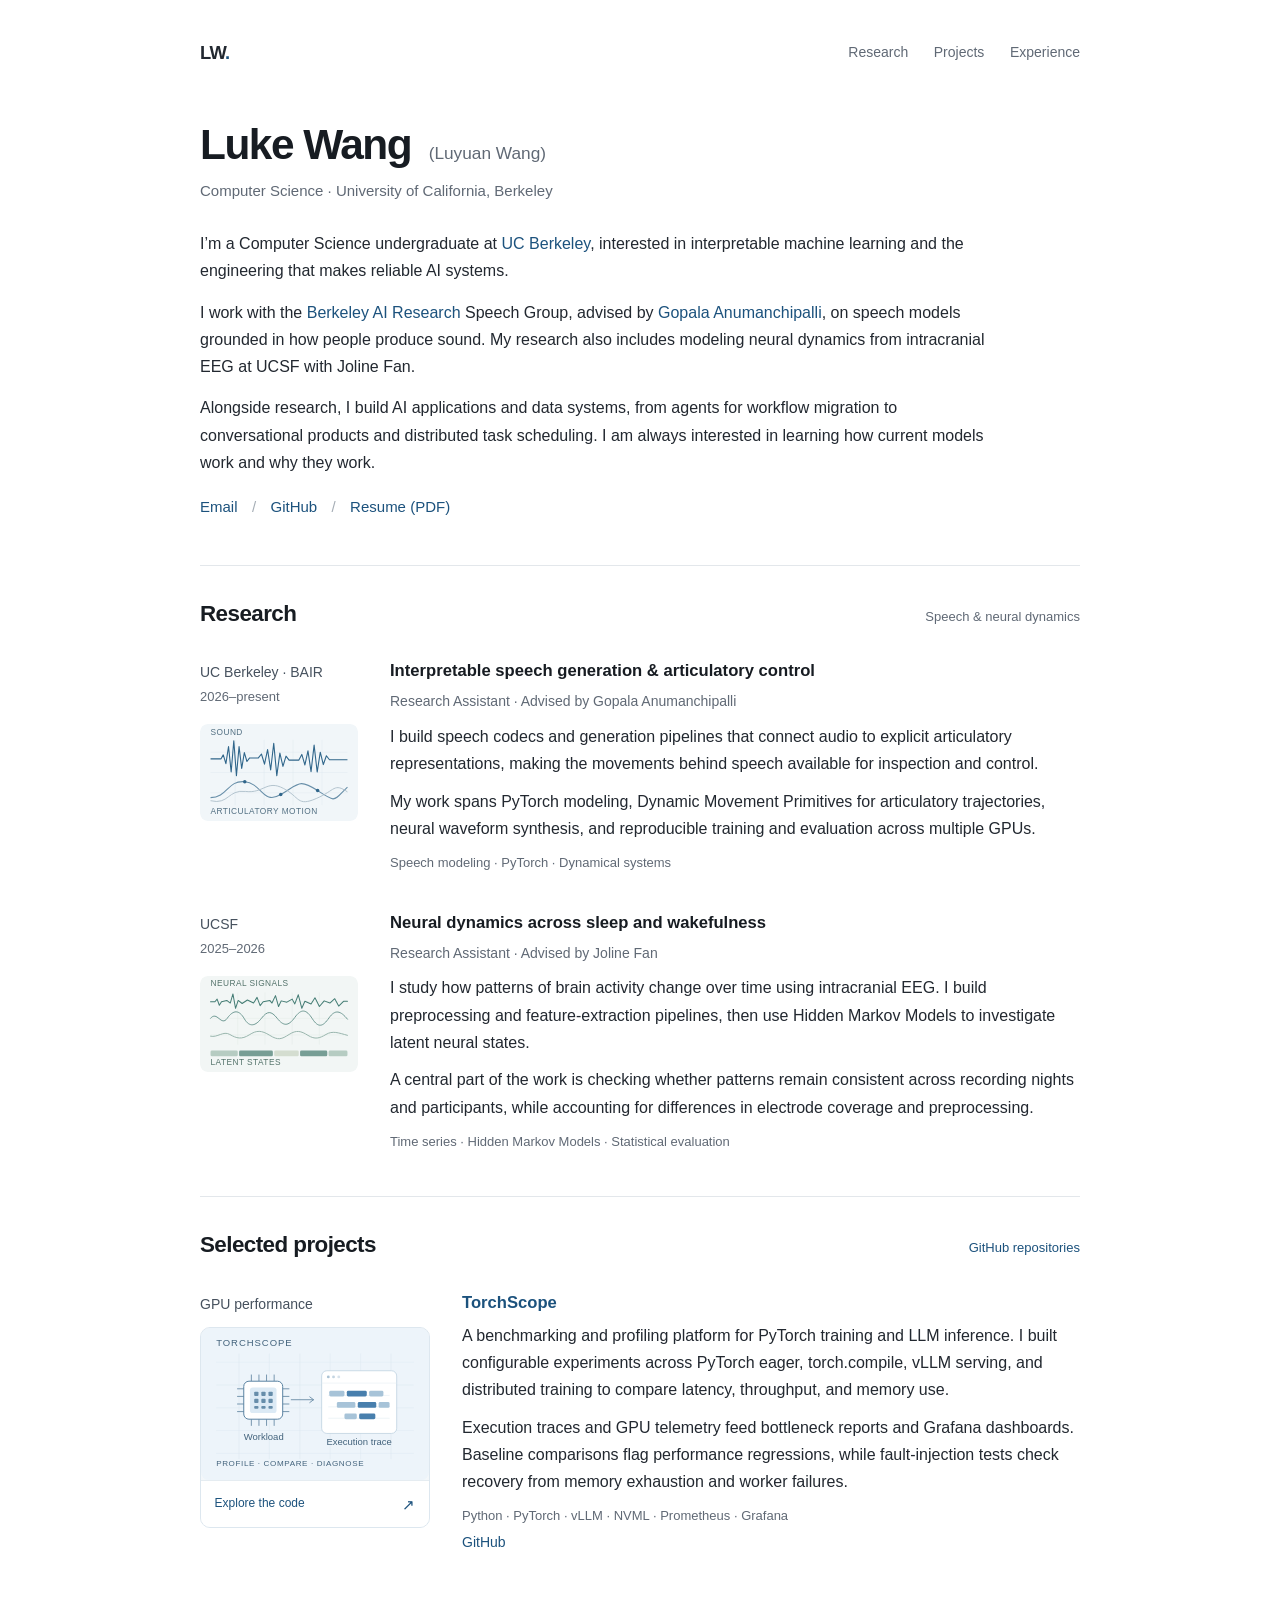
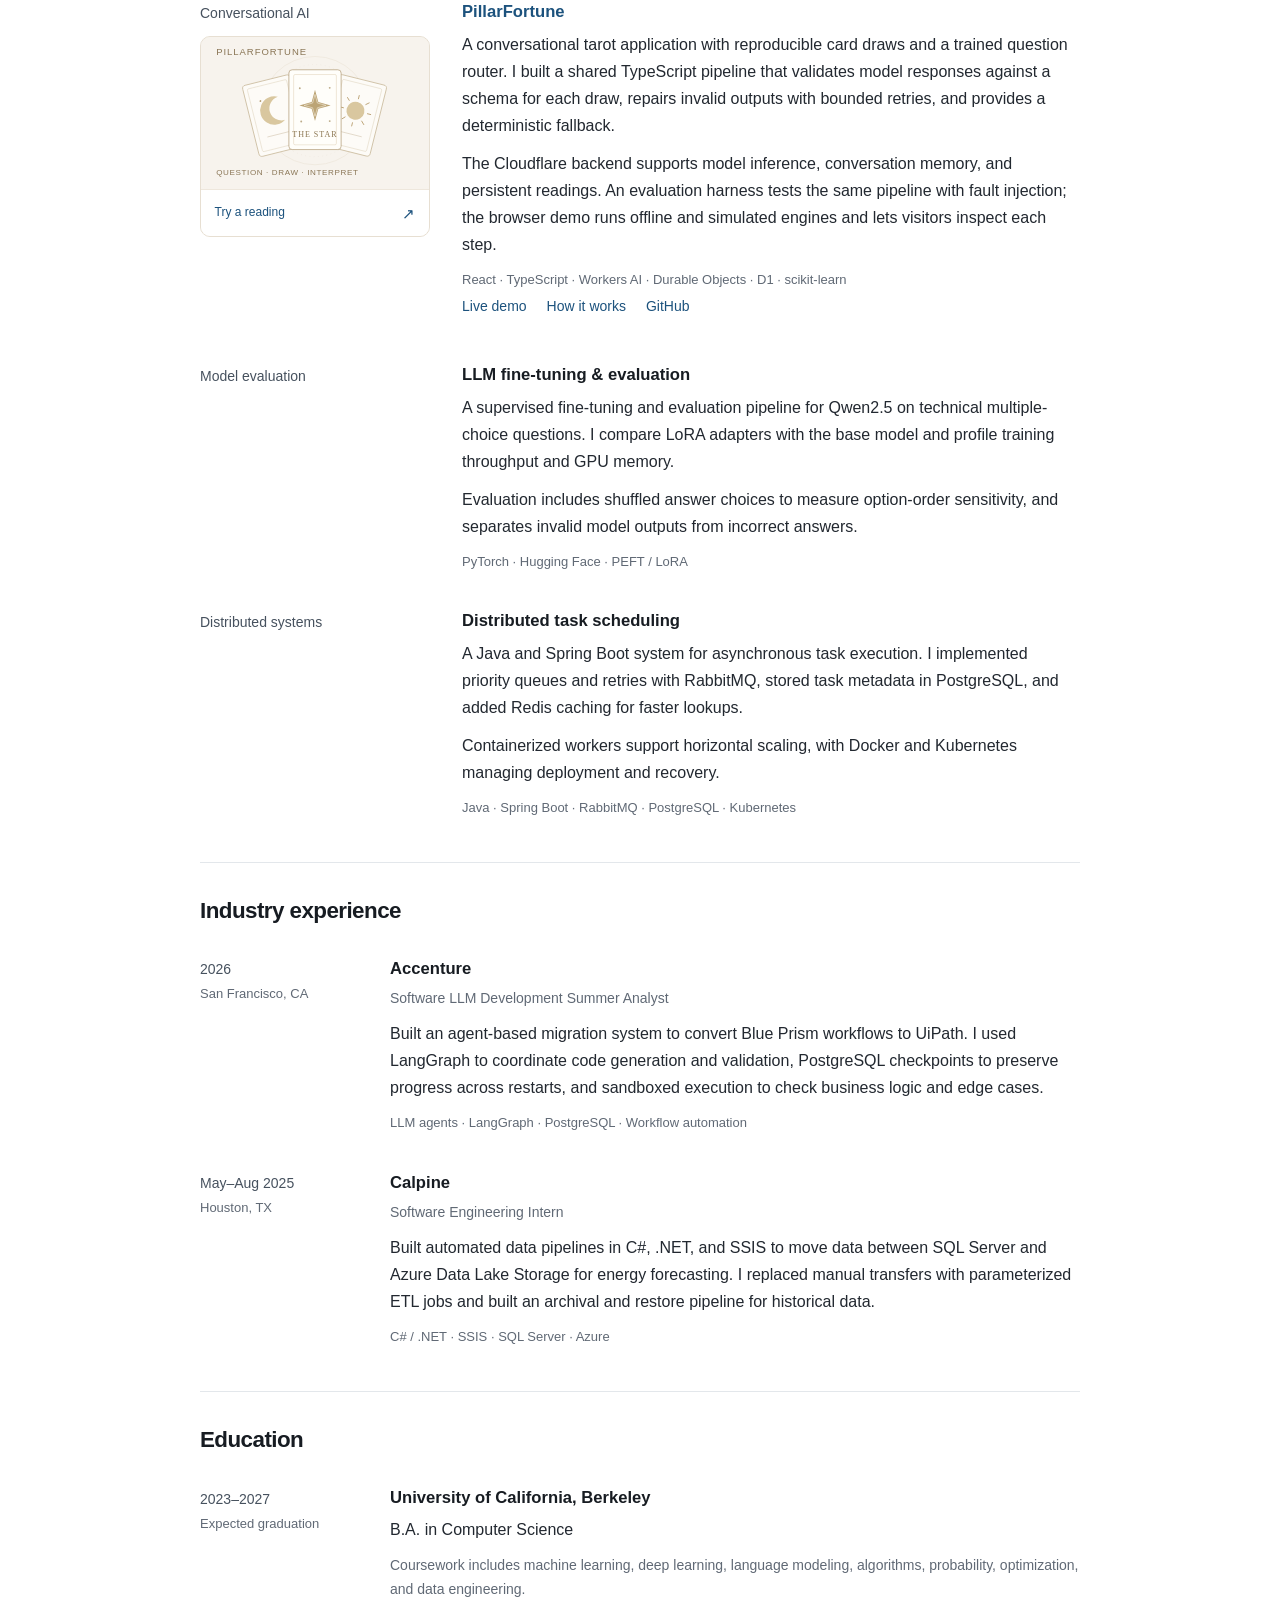
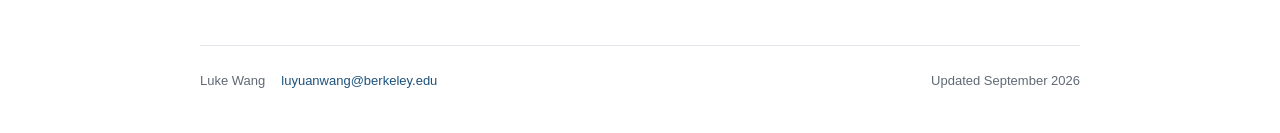
==== commit b17e4d55: "Add research illustrations and clickable project previews" ====
--- a/index.html
+++ b/index.html
@@ -50,7 +50,10 @@
           </div>
 
           <article class="entry research-entry">
-            <div class="entry-meta"><span>UC Berkeley · BAIR</span><span>2026–present</span></div>
+            <div class="entry-meta">
+              <span>UC Berkeley · BAIR</span><span>2026–present</span>
+              <img class="research-visual" src="assets/speech.svg" width="360" height="220" alt="Schematic of a speech waveform and articulatory motion trajectories" loading="lazy" decoding="async">
+            </div>
             <div class="entry-body">
               <h3>Interpretable speech generation &amp; articulatory control</h3>
               <p class="role">Research Assistant · Advised by Gopala Anumanchipalli</p>
@@ -61,7 +64,10 @@
           </article>
 
           <article class="entry research-entry">
-            <div class="entry-meta"><span>UCSF</span><span>2025–2026</span></div>
+            <div class="entry-meta">
+              <span>UCSF</span><span>2025–2026</span>
+              <img class="research-visual" src="assets/neural.svg" width="360" height="220" alt="Schematic of neural signals and a sequence of latent states" loading="lazy" decoding="async">
+            </div>
             <div class="entry-body">
               <h3>Neural dynamics across sleep and wakefulness</h3>
               <p class="role">Research Assistant · Advised by Joline Fan</p>
@@ -78,8 +84,14 @@
             <a class="section-note" href="https://github.com/Lukewangw?tab=repositories">GitHub repositories</a>
           </div>
 
-          <article class="entry project-entry">
-            <div class="entry-meta"><span>GPU performance</span></div>
+          <article class="entry project-entry featured-project">
+            <div class="entry-meta">
+              <span>GPU performance</span>
+              <a class="project-visual" href="https://github.com/Lukewangw/gpu" aria-label="Explore TorchScope on GitHub">
+                <img src="assets/torchscope.svg" width="480" height="320" alt="Illustration of a GPU workload connected to an execution trace" loading="lazy" decoding="async">
+                <span class="visual-caption">Explore the code <span aria-hidden="true">↗</span></span>
+              </a>
+            </div>
             <div class="entry-body">
               <h3><a href="https://github.com/Lukewangw/gpu">TorchScope</a></h3>
               <p>A benchmarking and profiling platform for PyTorch training and LLM inference. I built configurable experiments across PyTorch eager, torch.compile, vLLM serving, and distributed training to compare latency, throughput, and memory use.</p>
@@ -88,8 +100,14 @@
             </div>
           </article>
 
-          <article class="entry project-entry">
-            <div class="entry-meta"><span>Conversational AI</span></div>
+          <article class="entry project-entry featured-project">
+            <div class="entry-meta">
+              <span>Conversational AI</span>
+              <a class="project-visual fortune-visual" href="https://lukewangw.github.io/PillarFortune/" aria-label="Try the PillarFortune live demo">
+                <img src="assets/pillarfortune.svg" width="480" height="320" alt="Illustration of three tarot cards with moon, star, and sun motifs" loading="lazy" decoding="async">
+                <span class="visual-caption">Try a reading <span aria-hidden="true">↗</span></span>
+              </a>
+            </div>
             <div class="entry-body">
               <h3><a href="https://lukewangw.github.io/PillarFortune/">PillarFortune</a></h3>
               <p>A conversational tarot application with reproducible card draws and a trained question router. I built a shared TypeScript pipeline that validates model responses against a schema for each draw, repairs invalid outputs with bounded retries, and provides a deterministic fallback.</p>
--- a/styles.css
+++ b/styles.css
@@ -46,6 +46,19 @@
 .entry { display: grid; grid-template-columns: 158px minmax(0, 1fr); gap: 2rem; margin-bottom: 2.25rem; }
 .entry-meta { display: flex; flex-direction: column; align-items: flex-start; gap: .12rem; color: var(--muted); font-size: .8125rem; line-height: 1.65; padding-top: .12rem; }
 .entry-meta span:first-child { color: #46515e; font-size: .875rem; }
+.research-visual { width: 100%; height: auto; display: block; margin-top: .9rem; border-radius: 8px; }
+.project-entry { grid-template-columns: 230px minmax(0, 1fr); }
+.featured-project { margin-bottom: 2.8rem; }
+.featured-project .entry-meta { gap: .7rem; }
+.featured-project .entry-footer .technologies { flex-basis: 100%; }
+.project-visual { display: block; width: 100%; overflow: hidden; background: #f3f7fa; border: 1px solid #dde7ef; border-radius: 10px; transition: transform 180ms ease, box-shadow 180ms ease, border-color 180ms ease; }
+.project-visual img { display: block; width: 100%; height: auto; }
+.project-visual .visual-caption { display: flex; align-items: center; justify-content: space-between; padding: .65rem .85rem; background: #fff; border-top: 1px solid #e5ecf1; color: var(--link); font-size: .75rem; }
+.project-visual .visual-caption span { font-size: .95rem; color: inherit; }
+.project-visual:hover { text-decoration: none; transform: translateY(-3px); box-shadow: 0 8px 20px #1c527d0c; border-color: #b2c8d9; }
+.fortune-visual { border-color: #e7dfd2; background: #f7f3ed; }
+.fortune-visual .visual-caption { border-color: #eee7dc; }
+.fortune-visual:hover { border-color: #cfbfa4; }
 h3 { font-size: 1.04rem; line-height: 1.5; font-weight: 600; margin: 0 0 .35rem; }
 .entry-body p { margin-bottom: .65rem; }
 .entry-body p:last-child { margin-bottom: 0; }
@@ -74,6 +87,11 @@
   .entry-meta { flex-direction: row; flex-wrap: wrap; gap: .15rem .75rem; padding: 0; }
   .entry-meta span + span::before { content: "·"; margin-right: .75rem; }
   .entry-meta span:first-child { font-size: .8125rem; }
+  .research-entry .entry-meta { display: grid; grid-template-columns: auto auto; justify-content: start; }
+  .research-visual { grid-column: 1 / -1; width: 150px; margin: .65rem 0 .35rem; }
+  .featured-project .entry-meta { flex-direction: column; align-items: stretch; gap: .7rem; margin-bottom: .55rem; }
+  .project-visual { max-width: 360px; }
+  .project-visual .visual-caption { padding: .6rem .9rem; }
   .section-note { font-size: .8125rem; }
   .site-footer { display: grid; grid-template-columns: minmax(0, 1fr); padding-block: 1.3rem 2rem; }
   .updated { margin-left: 0; }
@@ -81,11 +99,15 @@
 
 @media (prefers-reduced-motion: reduce) {
   html { scroll-behavior: auto; }
+  .project-visual { transition: none; }
+  .project-visual:hover { transform: none; }
 }
 
 @media print {
   .page { width: 100%; }
   .site-header, .skip-link { display: none; }
+  .research-visual, .project-visual { display: none; }
+  .project-entry { grid-template-columns: 158px minmax(0, 1fr); }
   .intro { padding-top: 0; }
   .entry { break-inside: avoid; }
   a { color: inherit; }
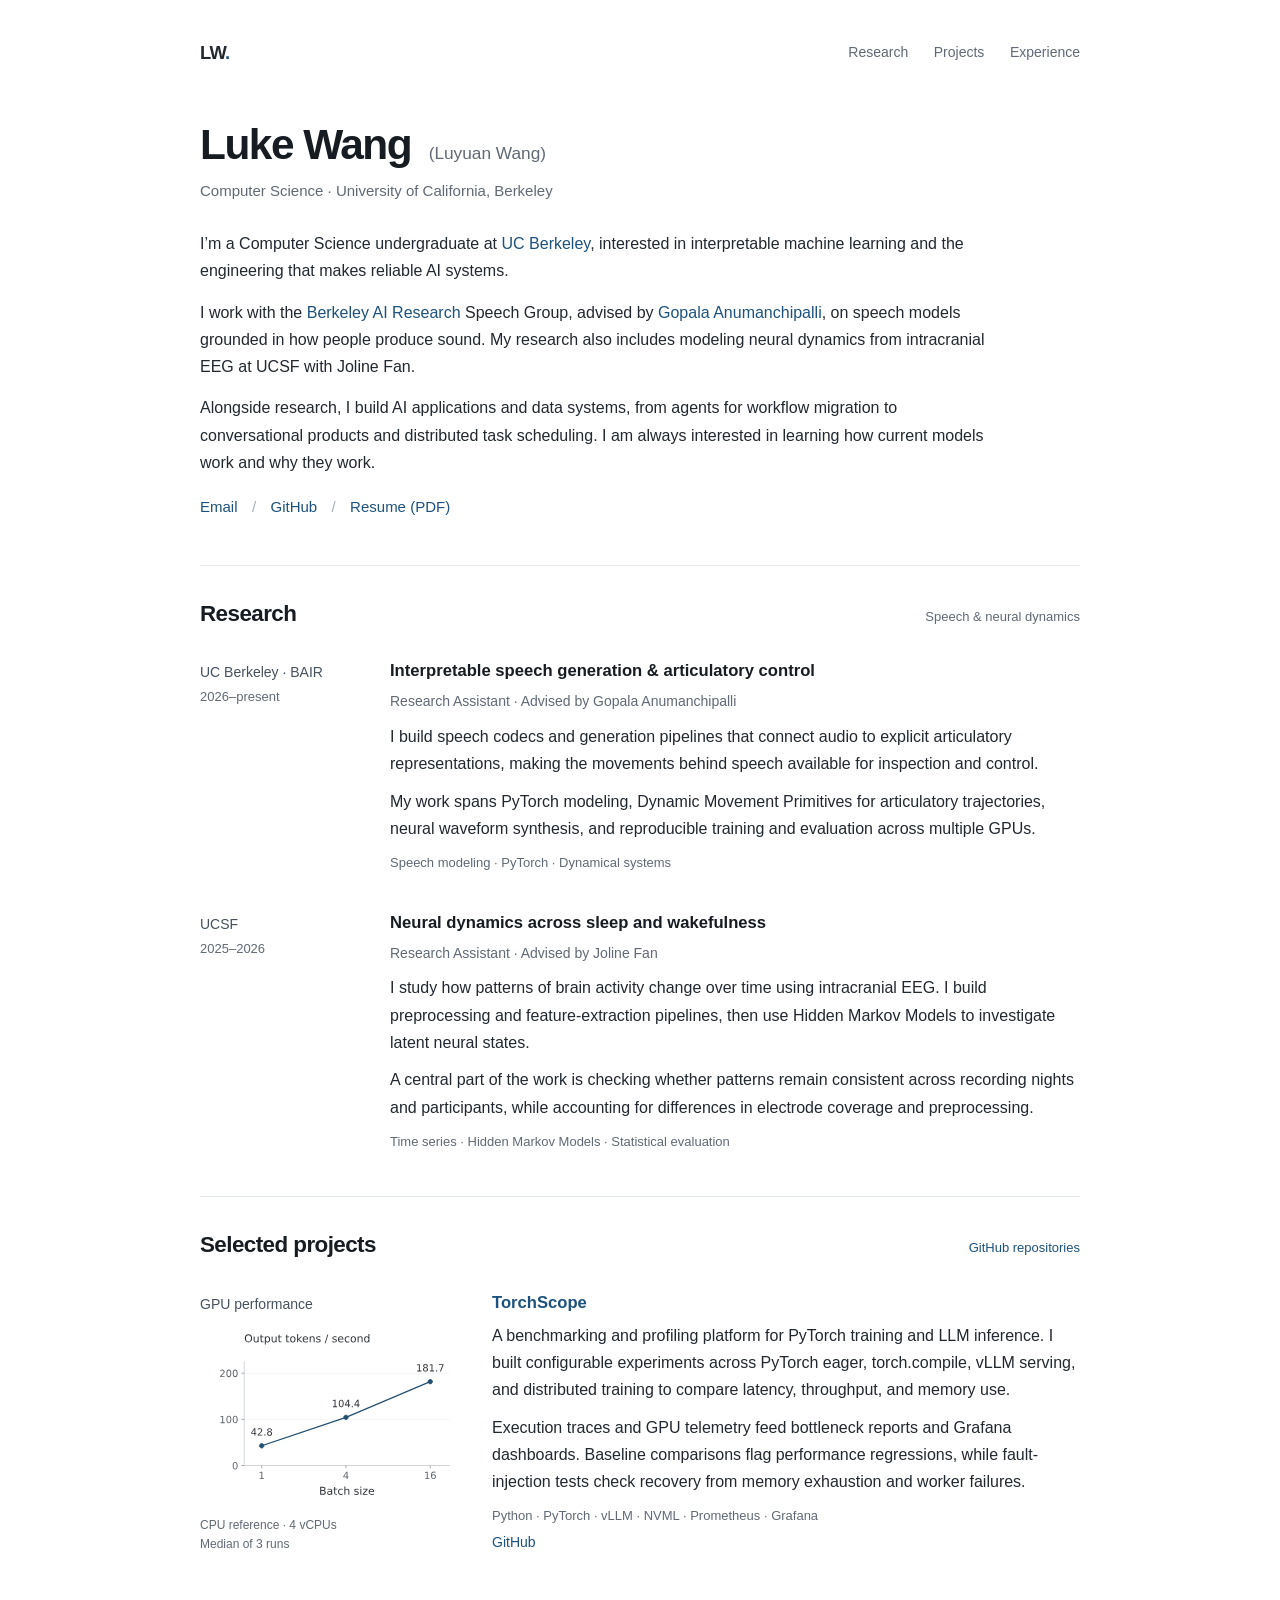
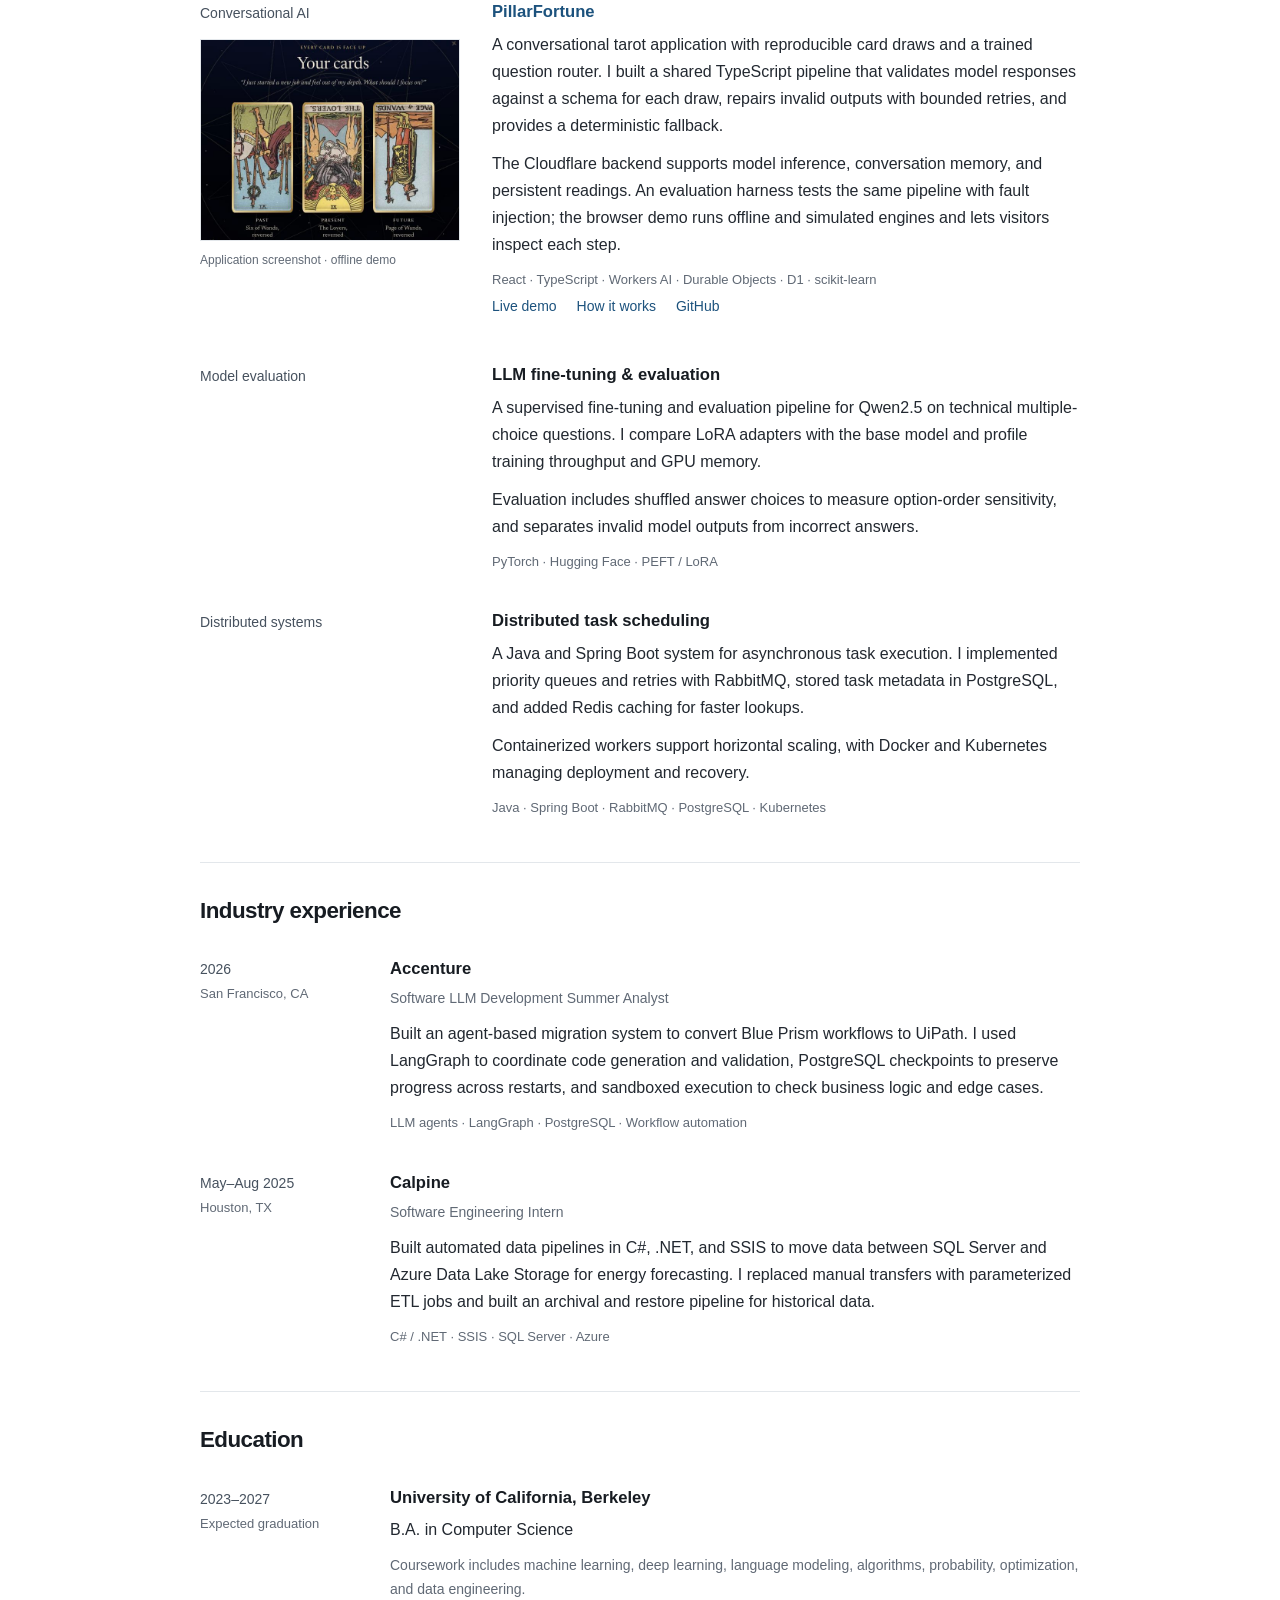
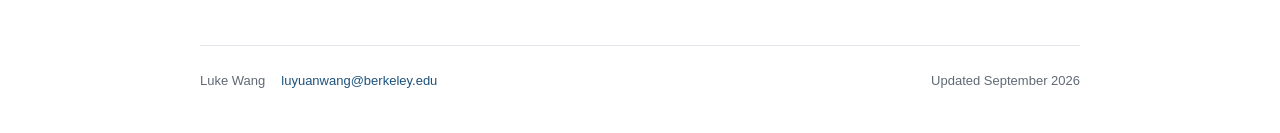
==== commit 4817bdab: "Replace decorative illustrations with real project media" ====
--- a/index.html
+++ b/index.html
@@ -12,7 +12,7 @@
     <meta property="og:url" content="https://lukewangw.github.io/">
     <link rel="canonical" href="https://lukewangw.github.io/">
     <link rel="icon" type="image/svg+xml" href="data:image/svg+xml,%3Csvg xmlns='http://www.w3.org/2000/svg' viewBox='0 0 48 48'%3E%3Crect width='48' height='48' rx='10' fill='%231c527d'/%3E%3Cpath d='M14 12v24h21v-5H19V12z' fill='white'/%3E%3C/svg%3E">
-    <link rel="stylesheet" href="styles.css">
+    <link rel="stylesheet" href="styles.css?v=project-media-2">
     <title>Luke Wang · UC Berkeley</title>
   </head>
   <body>
@@ -52,7 +52,6 @@
           <article class="entry research-entry">
             <div class="entry-meta">
               <span>UC Berkeley · BAIR</span><span>2026–present</span>
-              <img class="research-visual" src="assets/speech.svg" width="360" height="220" alt="Schematic of a speech waveform and articulatory motion trajectories" loading="lazy" decoding="async">
             </div>
             <div class="entry-body">
               <h3>Interpretable speech generation &amp; articulatory control</h3>
@@ -66,7 +65,6 @@
           <article class="entry research-entry">
             <div class="entry-meta">
               <span>UCSF</span><span>2025–2026</span>
-              <img class="research-visual" src="assets/neural.svg" width="360" height="220" alt="Schematic of neural signals and a sequence of latent states" loading="lazy" decoding="async">
             </div>
             <div class="entry-body">
               <h3>Neural dynamics across sleep and wakefulness</h3>
@@ -87,10 +85,12 @@
           <article class="entry project-entry featured-project">
             <div class="entry-meta">
               <span>GPU performance</span>
-              <a class="project-visual" href="https://github.com/Lukewangw/gpu" aria-label="Explore TorchScope on GitHub">
-                <img src="assets/torchscope.svg" width="480" height="320" alt="Illustration of a GPU workload connected to an execution trace" loading="lazy" decoding="async">
-                <span class="visual-caption">Explore the code <span aria-hidden="true">↗</span></span>
-              </a>
+              <figure class="project-figure">
+                <a class="project-visual" href="https://github.com/Lukewangw/gpu" aria-label="Explore TorchScope on GitHub">
+                  <img src="assets/torchscope-throughput.svg" width="400" height="270" alt="Measured CPU throughput: 42.8, 104.4, and 181.7 output tokens per second at batch sizes 1, 4, and 16" loading="lazy" decoding="async">
+                </a>
+                <figcaption>CPU reference · 4 vCPUs<br>Median of 3 runs</figcaption>
+              </figure>
             </div>
             <div class="entry-body">
               <h3><a href="https://github.com/Lukewangw/gpu">TorchScope</a></h3>
@@ -103,10 +103,12 @@
           <article class="entry project-entry featured-project">
             <div class="entry-meta">
               <span>Conversational AI</span>
-              <a class="project-visual fortune-visual" href="https://lukewangw.github.io/PillarFortune/" aria-label="Try the PillarFortune live demo">
-                <img src="assets/pillarfortune.svg" width="480" height="320" alt="Illustration of three tarot cards with moon, star, and sun motifs" loading="lazy" decoding="async">
-                <span class="visual-caption">Try a reading <span aria-hidden="true">↗</span></span>
-              </a>
+              <figure class="project-figure">
+                <a class="project-visual app-preview" href="https://lukewangw.github.io/PillarFortune/" aria-label="Try the PillarFortune live demo">
+                  <img src="assets/pillarfortune-app.jpg" width="672" height="520" alt="PillarFortune's actual interface showing the Past, Present, and Future cards after a draw" loading="lazy" decoding="async">
+                </a>
+                <figcaption>Application screenshot · offline demo</figcaption>
+              </figure>
             </div>
             <div class="entry-body">
               <h3><a href="https://lukewangw.github.io/PillarFortune/">PillarFortune</a></h3>
--- a/styles.css
+++ b/styles.css
@@ -46,19 +46,15 @@
 .entry { display: grid; grid-template-columns: 158px minmax(0, 1fr); gap: 2rem; margin-bottom: 2.25rem; }
 .entry-meta { display: flex; flex-direction: column; align-items: flex-start; gap: .12rem; color: var(--muted); font-size: .8125rem; line-height: 1.65; padding-top: .12rem; }
 .entry-meta span:first-child { color: #46515e; font-size: .875rem; }
-.research-visual { width: 100%; height: auto; display: block; margin-top: .9rem; border-radius: 8px; }
-.project-entry { grid-template-columns: 230px minmax(0, 1fr); }
+.project-entry { grid-template-columns: 260px minmax(0, 1fr); }
 .featured-project { margin-bottom: 2.8rem; }
-.featured-project .entry-meta { gap: .7rem; }
+.featured-project .entry-meta { gap: .5rem; }
 .featured-project .entry-footer .technologies { flex-basis: 100%; }
-.project-visual { display: block; width: 100%; overflow: hidden; background: #f3f7fa; border: 1px solid #dde7ef; border-radius: 10px; transition: transform 180ms ease, box-shadow 180ms ease, border-color 180ms ease; }
+.project-figure { width: 100%; margin: .4rem 0 0; }
+.project-visual { display: block; width: 100%; }
 .project-visual img { display: block; width: 100%; height: auto; }
-.project-visual .visual-caption { display: flex; align-items: center; justify-content: space-between; padding: .65rem .85rem; background: #fff; border-top: 1px solid #e5ecf1; color: var(--link); font-size: .75rem; }
-.project-visual .visual-caption span { font-size: .95rem; color: inherit; }
-.project-visual:hover { text-decoration: none; transform: translateY(-3px); box-shadow: 0 8px 20px #1c527d0c; border-color: #b2c8d9; }
-.fortune-visual { border-color: #e7dfd2; background: #f7f3ed; }
-.fortune-visual .visual-caption { border-color: #eee7dc; }
-.fortune-visual:hover { border-color: #cfbfa4; }
+.app-preview img { border: 1px solid var(--line); }
+.project-figure figcaption { margin-top: .65rem; color: var(--muted); font-size: .75rem; line-height: 1.55; }
 h3 { font-size: 1.04rem; line-height: 1.5; font-weight: 600; margin: 0 0 .35rem; }
 .entry-body p { margin-bottom: .65rem; }
 .entry-body p:last-child { margin-bottom: 0; }
@@ -87,11 +83,8 @@
   .entry-meta { flex-direction: row; flex-wrap: wrap; gap: .15rem .75rem; padding: 0; }
   .entry-meta span + span::before { content: "·"; margin-right: .75rem; }
   .entry-meta span:first-child { font-size: .8125rem; }
-  .research-entry .entry-meta { display: grid; grid-template-columns: auto auto; justify-content: start; }
-  .research-visual { grid-column: 1 / -1; width: 150px; margin: .65rem 0 .35rem; }
   .featured-project .entry-meta { flex-direction: column; align-items: stretch; gap: .7rem; margin-bottom: .55rem; }
-  .project-visual { max-width: 360px; }
-  .project-visual .visual-caption { padding: .6rem .9rem; }
+  .project-figure { max-width: 320px; margin: 0 0 .35rem; }
   .section-note { font-size: .8125rem; }
   .site-footer { display: grid; grid-template-columns: minmax(0, 1fr); padding-block: 1.3rem 2rem; }
   .updated { margin-left: 0; }
@@ -99,14 +92,12 @@
 
 @media (prefers-reduced-motion: reduce) {
   html { scroll-behavior: auto; }
-  .project-visual { transition: none; }
-  .project-visual:hover { transform: none; }
 }
 
 @media print {
   .page { width: 100%; }
   .site-header, .skip-link { display: none; }
-  .research-visual, .project-visual { display: none; }
+  .project-figure { display: none; }
   .project-entry { grid-template-columns: 158px minmax(0, 1fr); }
   .intro { padding-top: 0; }
   .entry { break-inside: avoid; }
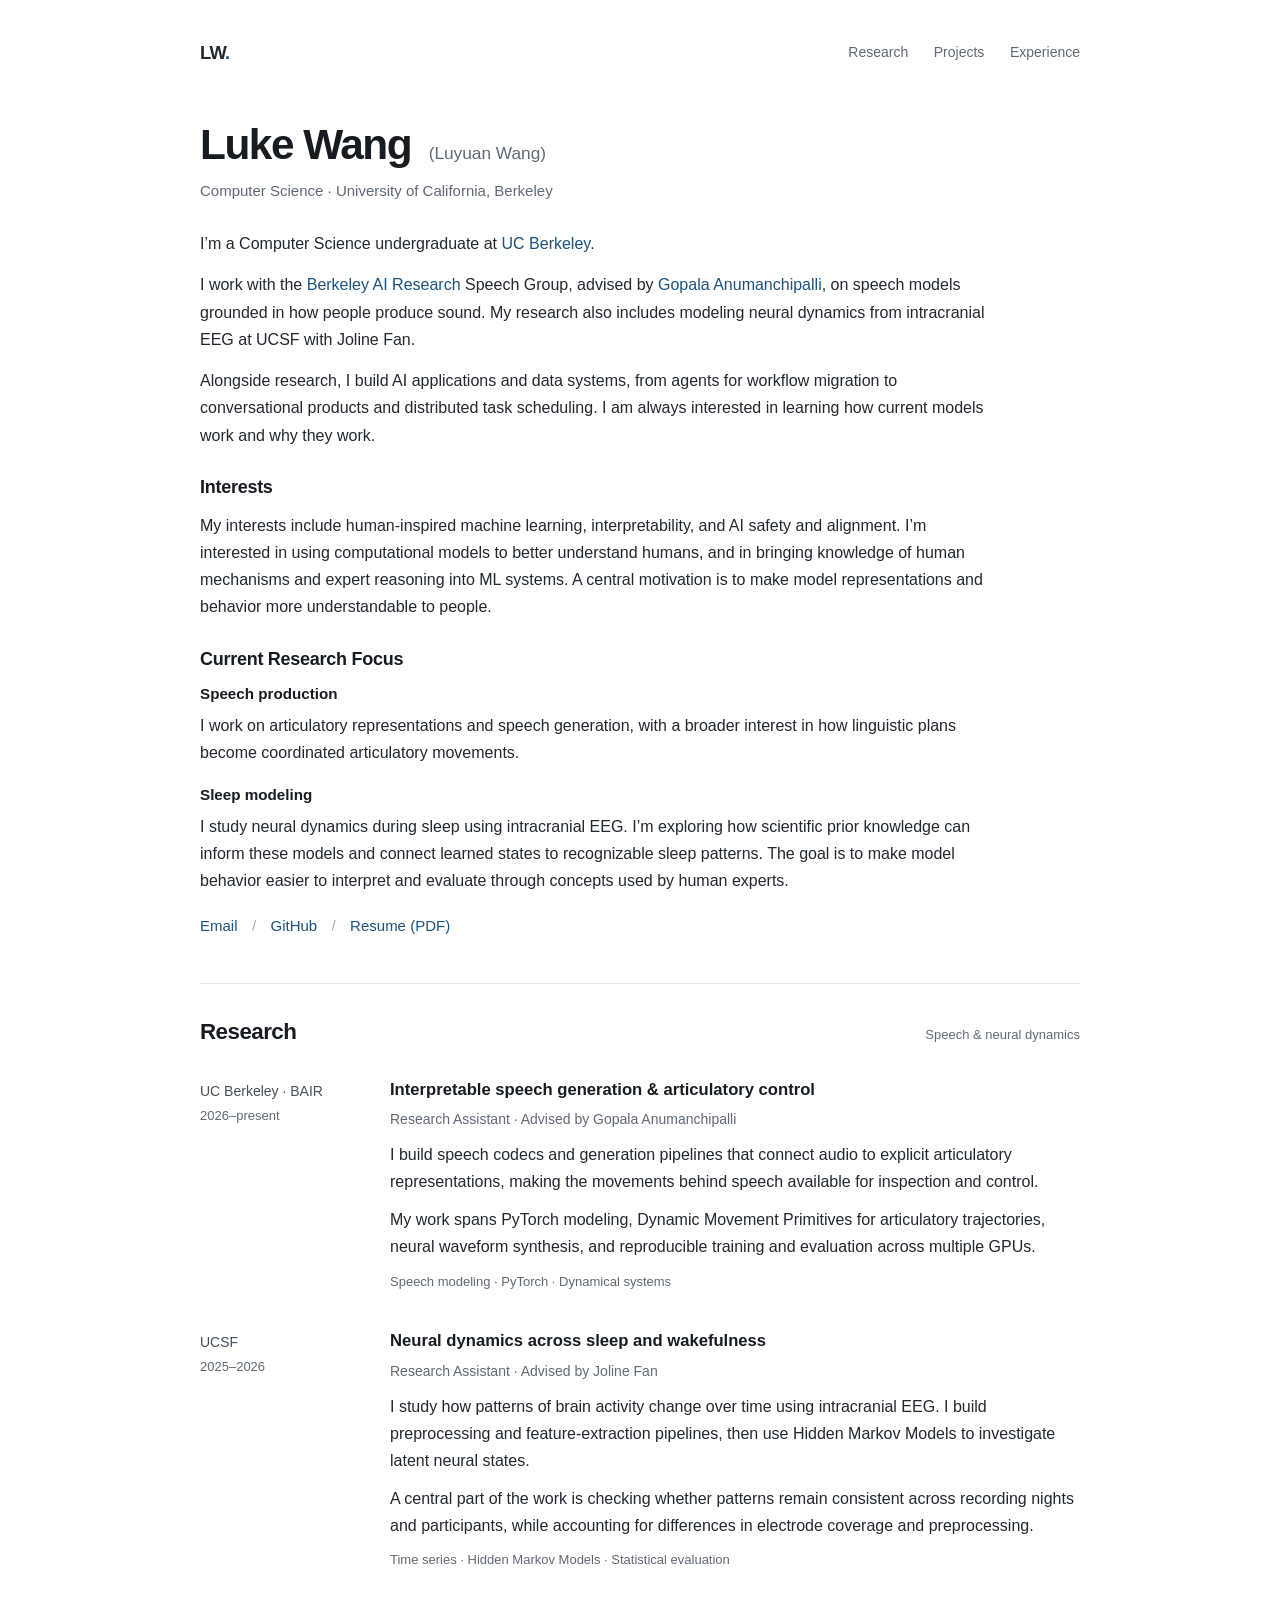
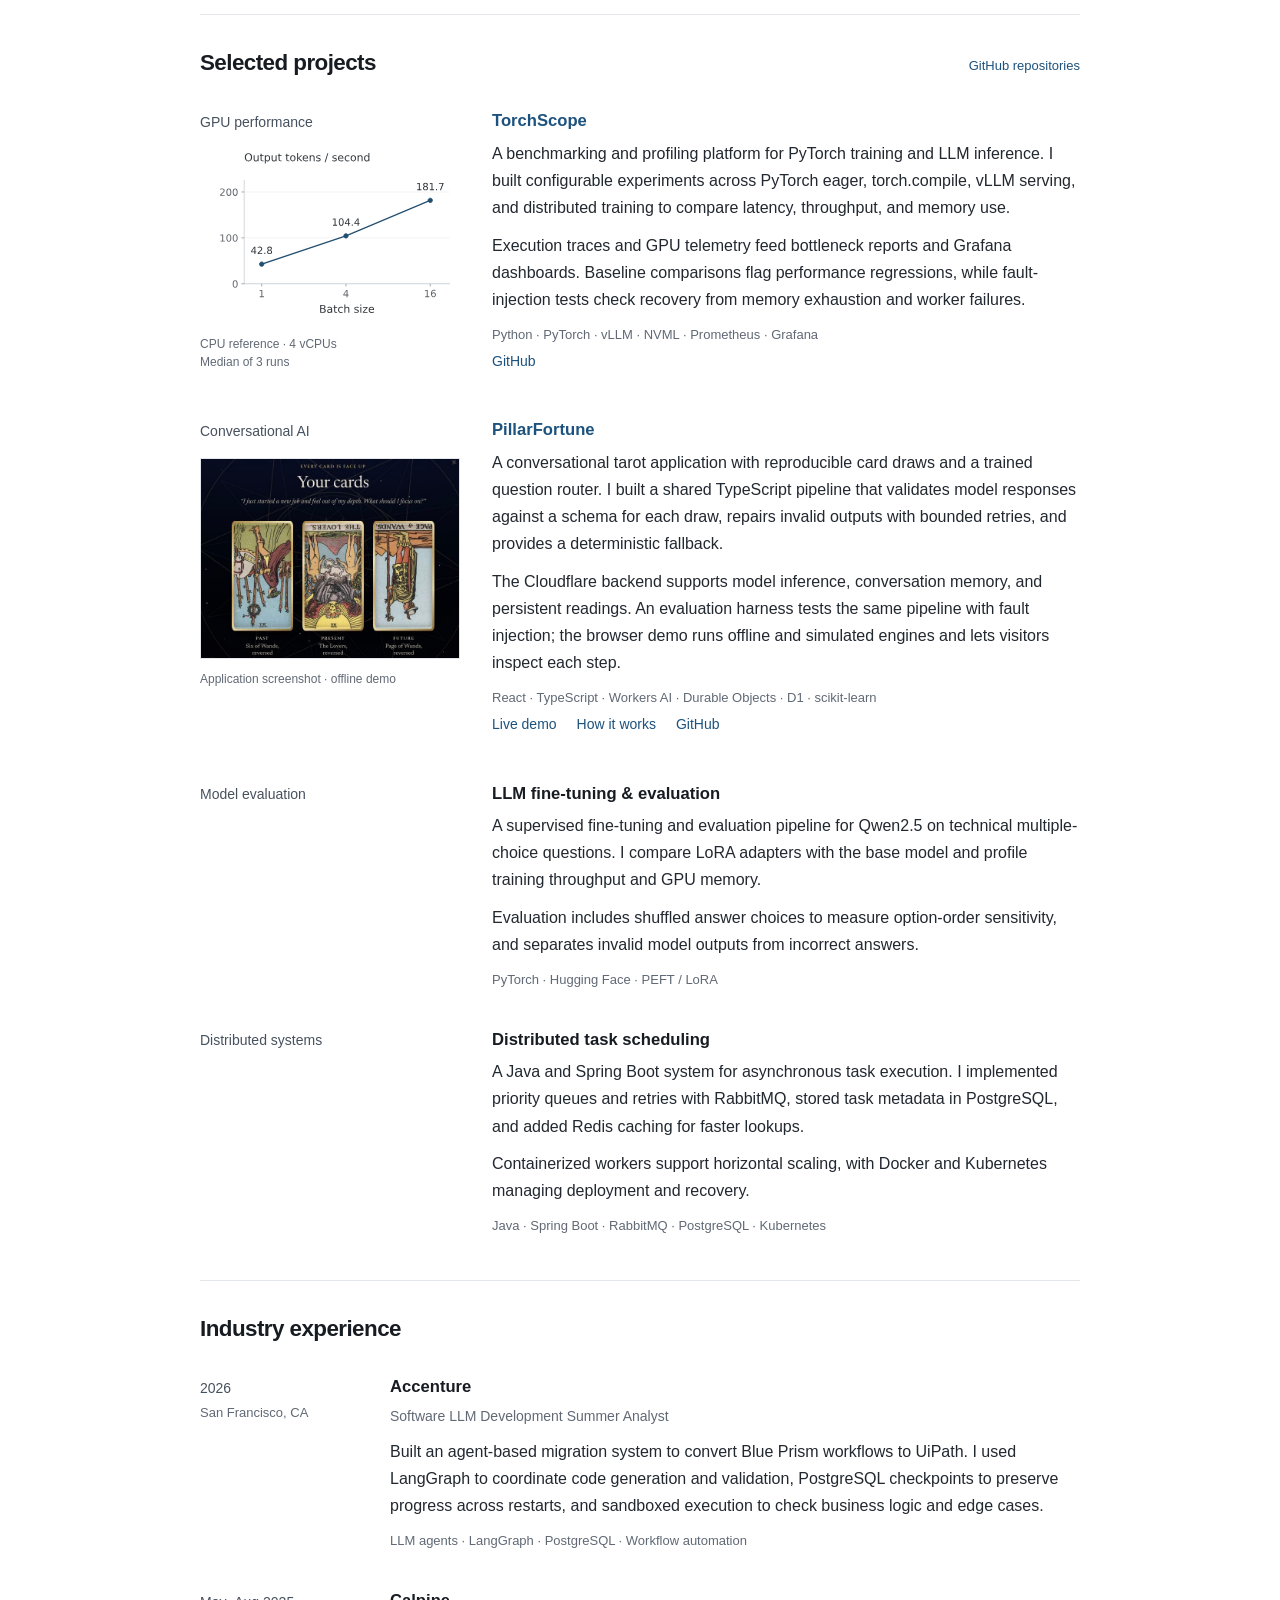
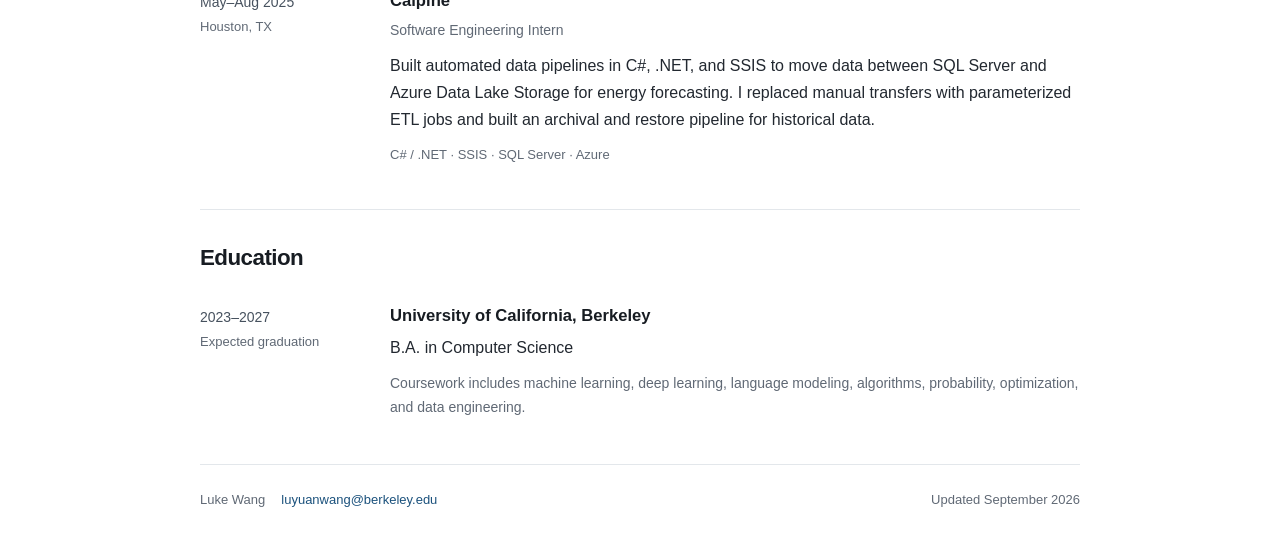
==== commit d7e71b46: "Update About with research interests and current focus" ====
--- a/index.html
+++ b/index.html
@@ -32,9 +32,26 @@
           <h1 id="name">Luke Wang <span>(Luyuan Wang)</span></h1>
           <p class="affiliation">Computer Science · University of California, Berkeley</p>
           <div class="bio">
-            <p>I’m a Computer Science undergraduate at <a href="https://www.berkeley.edu/">UC Berkeley</a>, interested in interpretable machine learning and the engineering that makes reliable AI systems.</p>
+            <p>I’m a Computer Science undergraduate at <a href="https://www.berkeley.edu/">UC Berkeley</a>.</p>
             <p>I work with the <a href="https://bair.berkeley.edu/">Berkeley AI Research</a> Speech Group, advised by <a href="https://people.eecs.berkeley.edu/~gopala/">Gopala Anumanchipalli</a>, on speech models grounded in how people produce sound. My research also includes modeling neural dynamics from intracranial EEG at UCSF with Joline Fan.</p>
             <p>Alongside research, I build AI applications and data systems, from agents for workflow migration to conversational products and distributed task scheduling. I am always interested in learning how current models work and why they work.</p>
+
+            <section class="about-subsection" aria-labelledby="interests-heading">
+              <h2 id="interests-heading">Interests</h2>
+              <p>My interests include human-inspired machine learning, interpretability, and AI safety and alignment. I’m interested in using computational models to better understand humans, and in bringing knowledge of human mechanisms and expert reasoning into ML systems. A central motivation is to make model representations and behavior more understandable to people.</p>
+            </section>
+
+            <section class="about-subsection" aria-labelledby="current-focus-heading">
+              <h2 id="current-focus-heading">Current Research Focus</h2>
+              <div class="research-topic">
+                <h3>Speech production</h3>
+                <p>I work on articulatory representations and speech generation, with a broader interest in how linguistic plans become coordinated articulatory movements.</p>
+              </div>
+              <div class="research-topic">
+                <h3>Sleep modeling</h3>
+                <p>I study neural dynamics during sleep using intracranial EEG. I’m exploring how scientific prior knowledge can inform these models and connect learned states to recognizable sleep patterns. The goal is to make model behavior easier to interpret and evaluate through concepts used by human experts.</p>
+              </div>
+            </section>
           </div>
           <ul class="contact-links" aria-label="Contact and profiles">
             <li><a href="mailto:luyuanwang@berkeley.edu">Email</a></li>
--- a/styles.css
+++ b/styles.css
@@ -36,6 +36,10 @@
 .affiliation { color: var(--muted); font-size: .9375rem; margin-bottom: 1.65rem; }
 .bio { max-width: 790px; }
 .bio p { margin-bottom: .9rem; }
+.bio .about-subsection { margin-top: 1.65rem; }
+.bio .about-subsection h2 { font-size: 1.125rem; letter-spacing: -.015em; margin-bottom: .7rem; }
+.bio .research-topic h3 { font-size: .95rem; margin-bottom: .35rem; }
+.bio .research-topic + .research-topic { margin-top: 1.15rem; }
 .contact-links { display: flex; gap: 0; list-style: none; padding: 0; margin: 1.15rem 0 0; font-size: .9375rem; }
 .contact-links li + li::before { content: "/"; color: #a6aeb6; margin-inline: .9rem; }
 .section { padding-block: 2rem .4rem; border-top: 1px solid var(--line); }
